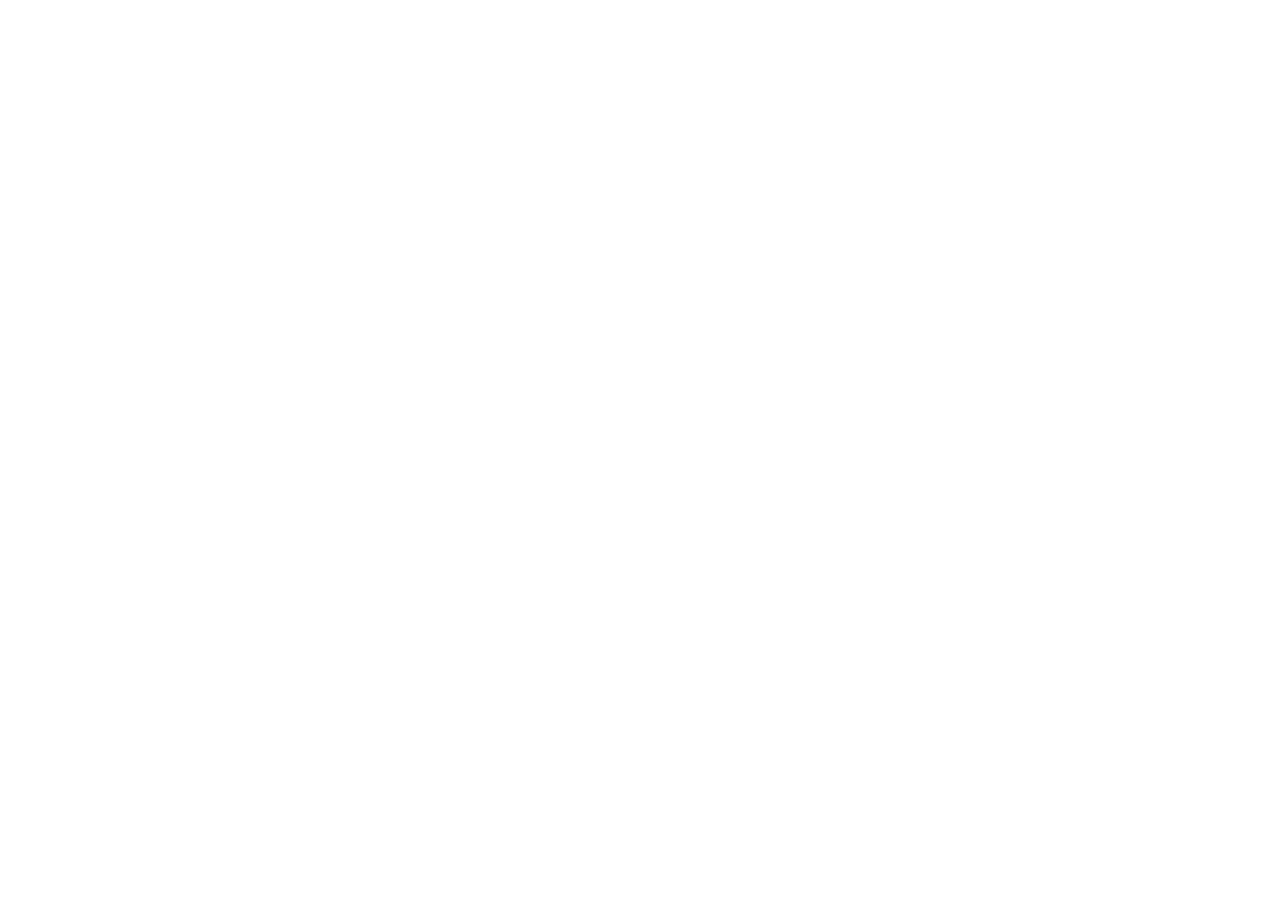
==== index.html @ 92b4ae6f "Index HTML" ====
<!DOCTYPE html>
<html lang="en-ca">
<head>
    <meta charset="UTF-8">
    <meta http-equiv="X-UA-Compatible" content="IE=edge">
    <meta name="viewport" content="width=device-width, initial-scale=1.0">
    <title>Lovehoney Canada</title>
</head>
<body>
    
</body>
</html>
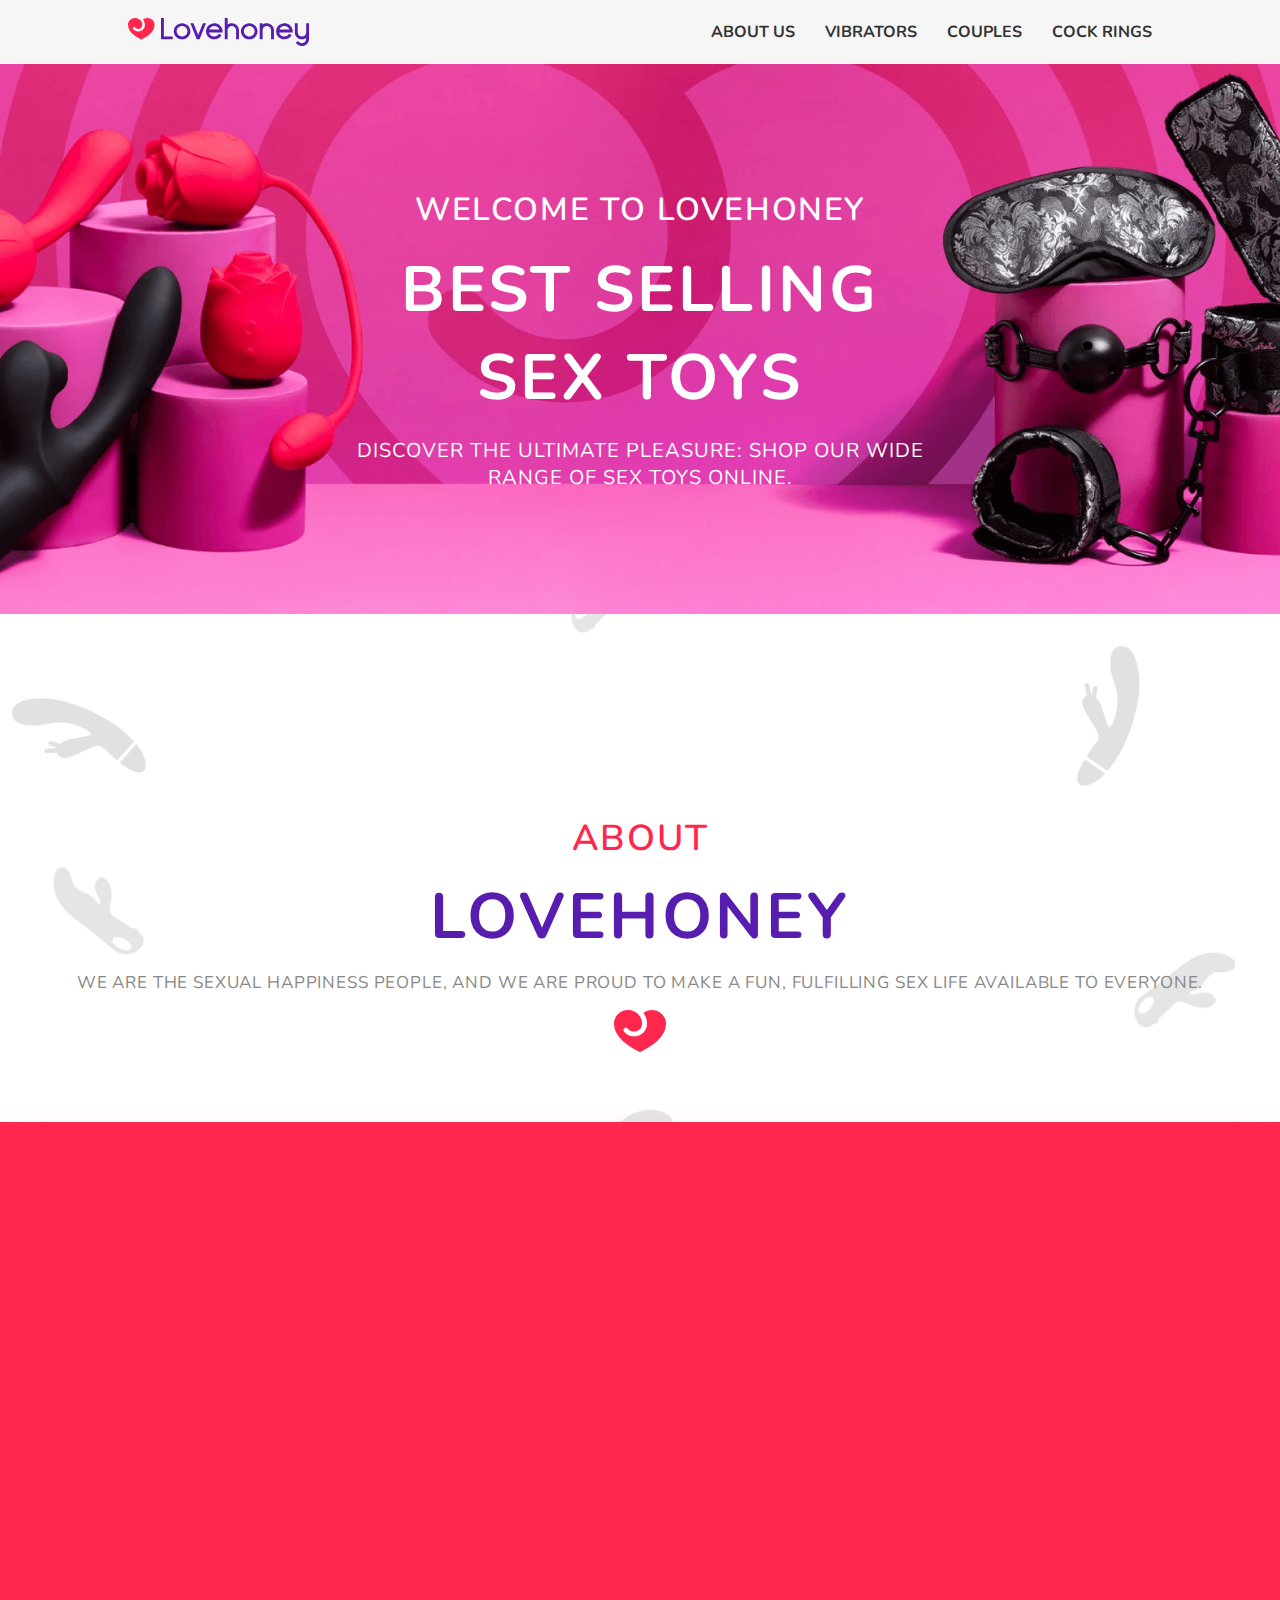
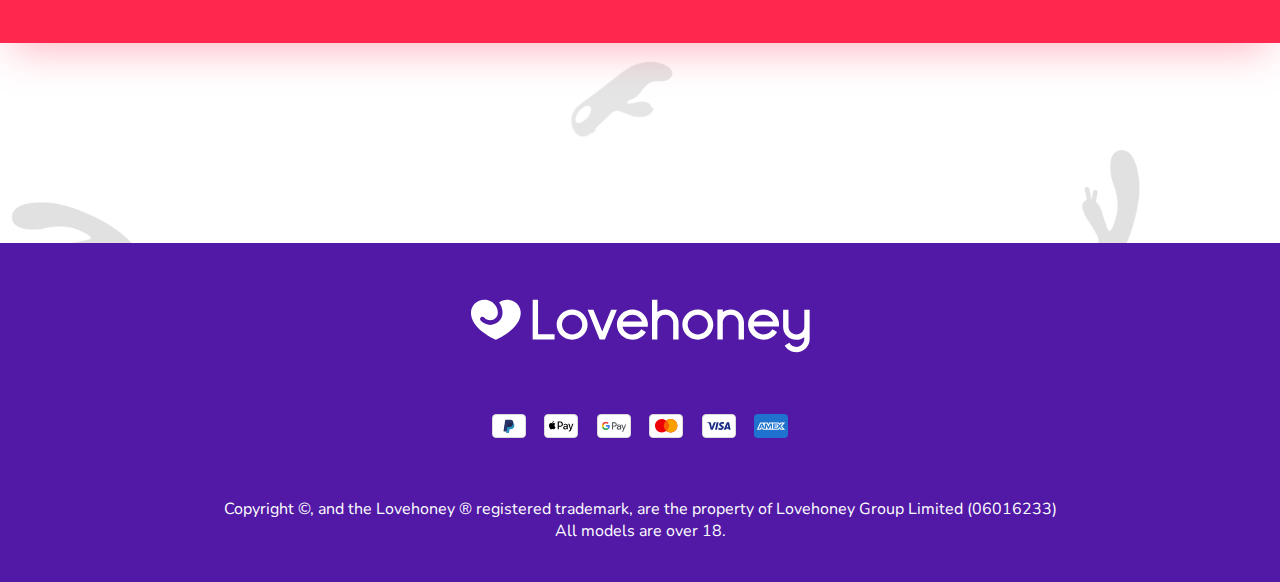
==== commit c7ec78ba: "Landing Home" ====
--- a/index.html
+++ b/index.html
@@ -5,8 +5,49 @@
     <meta http-equiv="X-UA-Compatible" content="IE=edge">
     <meta name="viewport" content="width=device-width, initial-scale=1.0">
     <title>Lovehoney Canada</title>
+    <link rel="stylesheet" href="css/styles.css">
 </head>
 <body>
-    
+    <header class="navigation">
+        <div class="container container_header">
+            <img src="img/logo-color.svg" alt="Lovehoney" title="Lovehoney">
+            <div class="navlinks">
+                <a class="navlinks_a" href="#">About Us</a>
+                <a class="navlinks_a" href="vibrators/">Vibrators</a>
+                <a class="navlinks_a" href="couples/">Couples</a>
+                <a class="navlinks_a" href="cock-rings/">Cock Rings</a>
+            </div>
+        </div>
+    </header>
+    <section class="hero">
+        <div class="container container_hero">
+            <p class="hero-pretitle">Welcome to Lovehoney</p>
+            <h1 class="hero-title">Best Selling<br>Sex Toys</h1>
+            <p class="hero-text">Discover the Ultimate Pleasure: Shop Our Wide Range of Sex Toys Online.</p>
+        </div>
+    </section>
+    <section class="about">
+        <div class="container container_about">
+            <p class="about-pretitle">About</p>
+            <h2 class="about-title">Lovehoney</h2>
+            <p class="about-txt">We are the sexual happiness people, and we are proud to make a fun, fulfilling sex life available to everyone.</p>
+            <img src="img/heart-icon-red.svg">
+        </div>
+    </section>
+    <section class="about-box"></section>
+    <footer>
+        <div class="container container_footer">
+            <img class="logo-footer" src="img/logo-white.svg" alt="Lovehoney" title="Lovehoney">
+            <div class="payment-options">
+                <img src="img/Paypal.svg" alt="Paypal">
+                <img src="img/Apple Pay.svg" alt="Apple Pay">
+                <img src="img/Google Pay.svg" alt="Google Pay">
+                <img src="img/Mastercard.svg" alt="Mastercard">
+                <img src="img/Visa.svg" alt="Visa">
+                <img src="img/Amex.svg" alt="American Express">
+            </div>
+            <p class="copyright">Copyright ©, and the Lovehoney ® registered trademark, are the property of Lovehoney Group Limited (06016233)<br>All models are over 18.</p>
+        </div>
+    </footer>
 </body>
 </html>--- a/css/styles.css
+++ b/css/styles.css
@@ -0,0 +1,150 @@
+@import url('https://fonts.googleapis.com/css2?family=Nunito:wght@400;600;700&display=swap');
+*{
+    margin: 0;
+    padding: 0;
+    box-sizing: border-box;
+    font-family: 'Nunito', sans-serif;
+}
+.container{
+    max-width: 1200px;
+}
+body{
+    position: relative;
+}
+body::before{
+    content: '';
+    display: block;
+    position: absolute;
+    left: 0;
+    top: 0;
+    width: 100%;
+    height: 100%;
+    opacity: 0.4;
+    background-image: url(../img/background-pattern.png);
+    background-size: contain;
+    background-position: center center;
+    z-index: -1;
+}
+/*Header*/
+.navigation{
+    background-color: #F6F6F6;
+    height: 64px;
+    display: flex;
+    align-items: center;
+    justify-content: center;
+}
+.container_header{
+    width: 80%;
+    display: flex;
+    justify-content: space-between;
+    align-items: center;
+}
+.navlinks{
+    display: flex;
+    gap: 30px;
+}
+.navlinks_a{
+    color: #333333;
+    text-transform: uppercase;
+    text-decoration: none;
+    font-size: 16px;
+    font-weight: 700;
+}
+/*Footer*/
+footer{
+    background-color: #5119A6;
+    display: flex;
+    justify-content: center;
+    padding: 40px;
+}
+.container_footer{
+    display: flex;
+    flex-direction: column;
+    justify-content: center;
+    align-items: center;
+    gap: 60px;
+}
+.logo-footer{
+    max-width: 340px;
+}
+.payment-options{
+    width: 40%;
+    display: flex;
+    justify-content: space-evenly;
+}
+.copyright{
+    color: #FFFFFF;
+    text-align: center;
+}
+/*Hero IMG*/
+.hero{
+    background-image: url('../img/landing\ background.png');
+    background-size: cover;
+    min-height: 550px;
+    background-repeat: no-repeat;
+    background-position: center center;
+    display: flex;
+    justify-content: center;
+    align-items: center;
+}
+.container_hero{
+    max-width: 647px;
+}
+.hero-pretitle, .hero-title, .hero-text{
+    letter-spacing: 0.05em;
+    text-transform: uppercase;
+    color: #fff;
+    text-align: center;
+}
+.hero-pretitle{
+    font-size: 32px;
+    font-weight: 600;
+    
+}
+.hero-title{
+    font-size: 64px;
+    font-weight: 700;
+    margin: 15px 0;
+}
+.hero-text{
+    font-size: 20px;
+}
+/*About*/
+.about{
+    padding: 200px 0 70px 0;
+}
+.about, .container_about{
+    display: flex;
+    justify-content: center;
+    align-items: center;
+}
+.container_about{
+    flex-direction: column;
+    justify-content: center;
+}
+.about-pretitle, .about-title, .about-txt{
+    text-transform: uppercase;
+    text-align: center;
+    letter-spacing: 0.05em;
+}
+.about-pretitle{
+    color: #FF274D;
+    font-size: 36px;
+    font-weight: 600;
+}
+.about-title{
+    color: #571DAE;
+    font-size: 64px;
+    margin: 10px 0;
+}
+.about-txt{
+    color: #888888;
+    font-size: 17px;
+    margin-bottom: 15px;
+}
+.about-box{
+    background-color: #FF274D;
+    box-shadow: 0px 18px 40px -12px rgba(255, 39, 77, 0.35);
+    height: 521px;
+    margin-bottom: 200px;
+}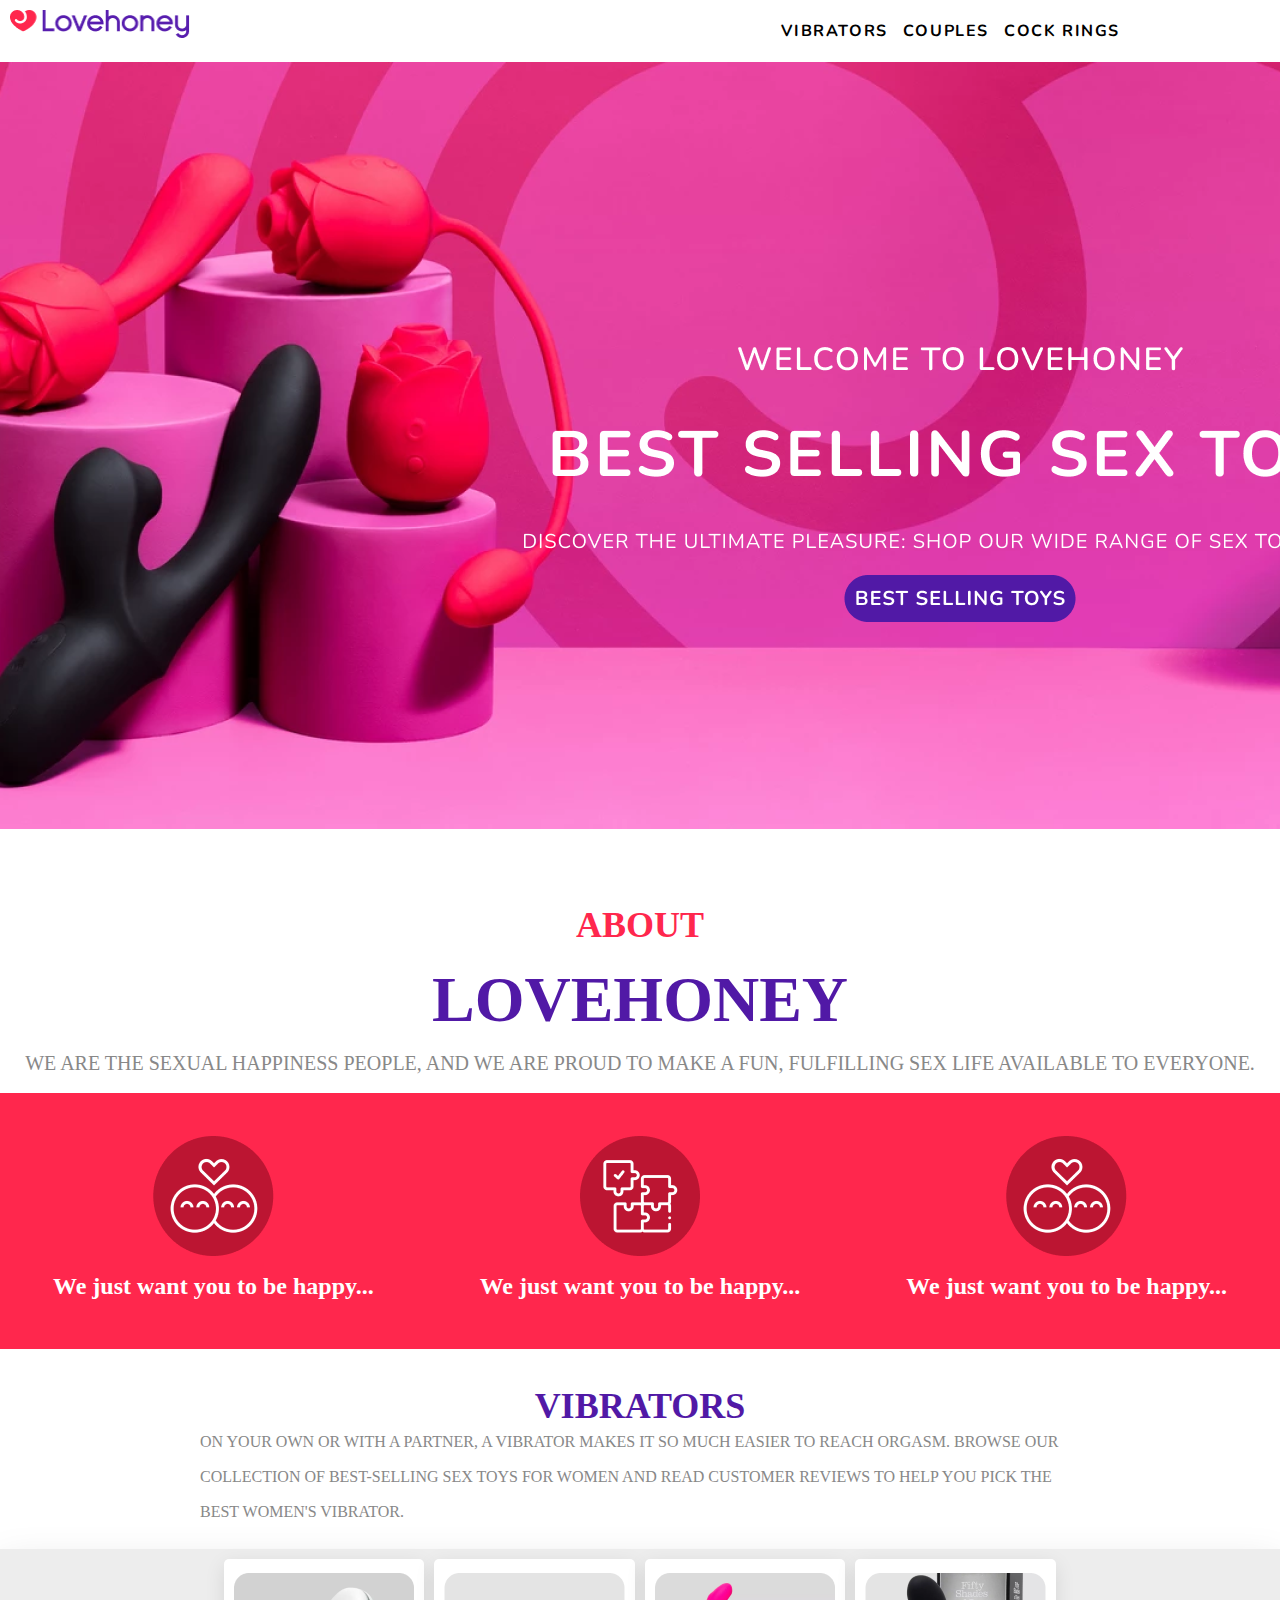
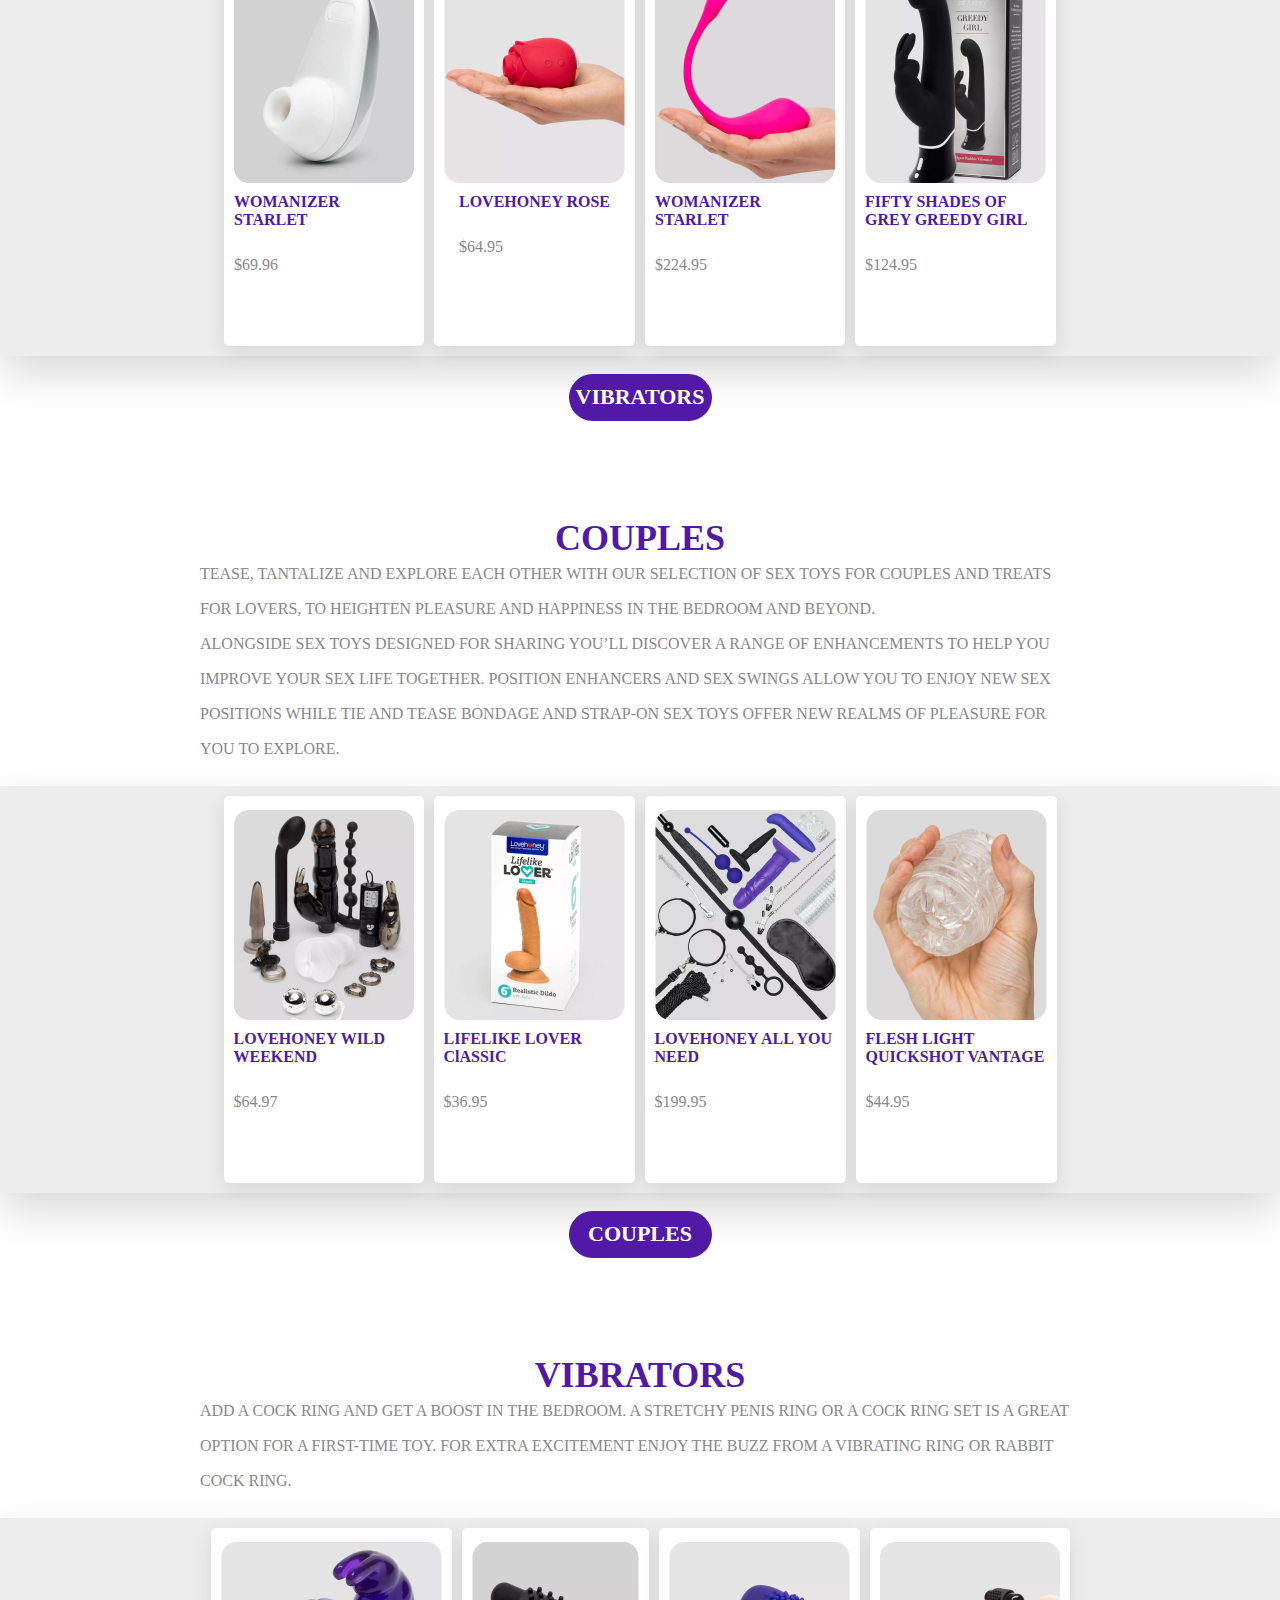
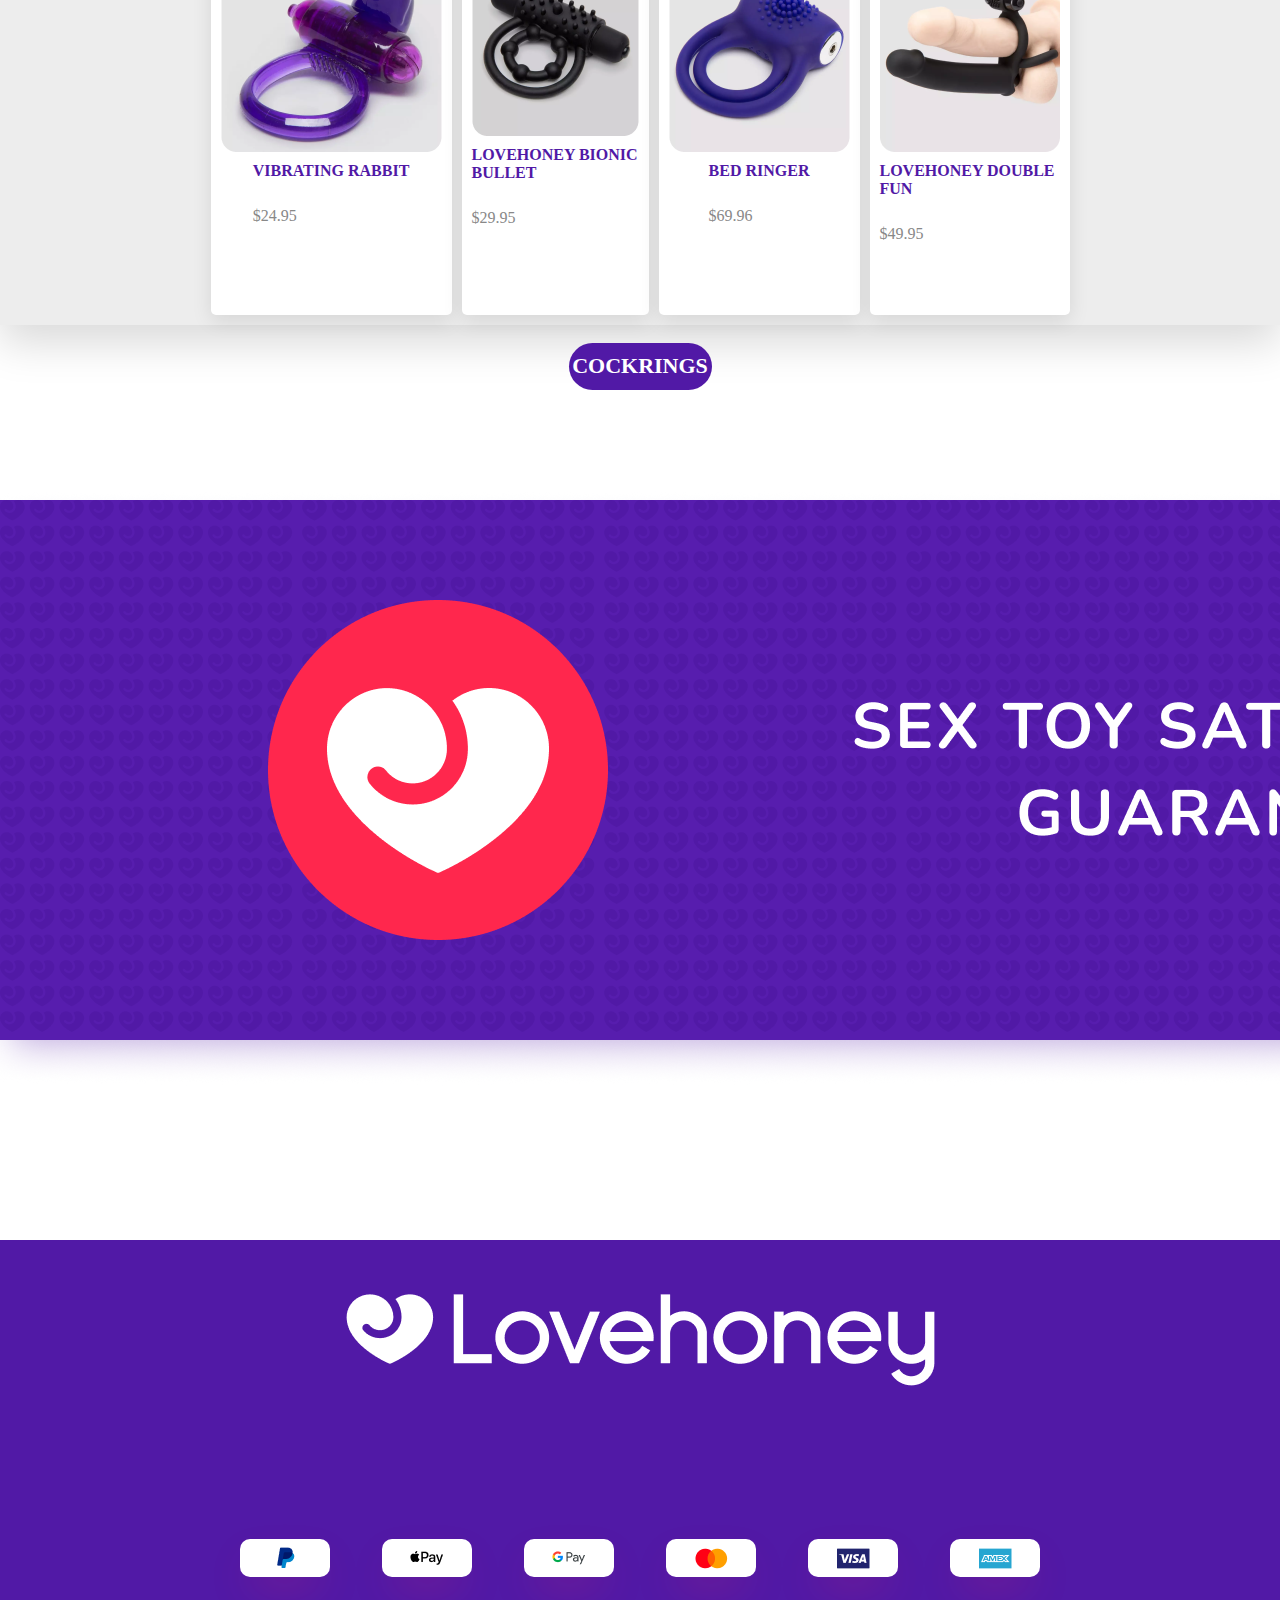
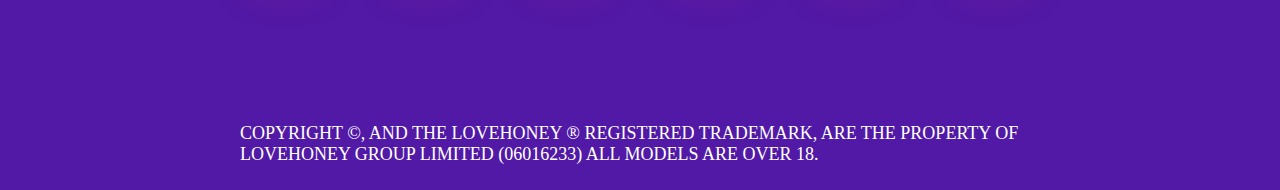
==== commit 7dc3cade: "Index" ====
--- a/index.html
+++ b/index.html
@@ -1,53 +1,224 @@
-<!DOCTYPE html>
-<html lang="en-ca">
-<head>
-    <meta charset="UTF-8">
-    <meta http-equiv="X-UA-Compatible" content="IE=edge">
-    <meta name="viewport" content="width=device-width, initial-scale=1.0">
-    <title>Lovehoney Canada</title>
-    <link rel="stylesheet" href="css/styles.css">
-</head>
-<body>
-    <header class="navigation">
-        <div class="container container_header">
-            <img src="img/logo-color.svg" alt="Lovehoney" title="Lovehoney">
-            <div class="navlinks">
-                <a class="navlinks_a" href="#">About Us</a>
-                <a class="navlinks_a" href="vibrators/">Vibrators</a>
-                <a class="navlinks_a" href="couples/">Couples</a>
-                <a class="navlinks_a" href="cock-rings/">Cock Rings</a>
-            </div>
-        </div>
-    </header>
-    <section class="hero">
-        <div class="container container_hero">
-            <p class="hero-pretitle">Welcome to Lovehoney</p>
-            <h1 class="hero-title">Best Selling<br>Sex Toys</h1>
-            <p class="hero-text">Discover the Ultimate Pleasure: Shop Our Wide Range of Sex Toys Online.</p>
-        </div>
-    </section>
-    <section class="about">
-        <div class="container container_about">
-            <p class="about-pretitle">About</p>
-            <h2 class="about-title">Lovehoney</h2>
-            <p class="about-txt">We are the sexual happiness people, and we are proud to make a fun, fulfilling sex life available to everyone.</p>
-            <img src="img/heart-icon-red.svg">
-        </div>
-    </section>
-    <section class="about-box"></section>
-    <footer>
-        <div class="container container_footer">
-            <img class="logo-footer" src="img/logo-white.svg" alt="Lovehoney" title="Lovehoney">
-            <div class="payment-options">
-                <img src="img/Paypal.svg" alt="Paypal">
-                <img src="img/Apple Pay.svg" alt="Apple Pay">
-                <img src="img/Google Pay.svg" alt="Google Pay">
-                <img src="img/Mastercard.svg" alt="Mastercard">
-                <img src="img/Visa.svg" alt="Visa">
-                <img src="img/Amex.svg" alt="American Express">
-            </div>
-            <p class="copyright">Copyright ©, and the Lovehoney ® registered trademark, are the property of Lovehoney Group Limited (06016233)<br>All models are over 18.</p>
-        </div>
-    </footer>
-</body>
+<!DOCTYPE html>
+<html lang="en">
+<head>
+    <meta charset="UTF-8">
+    <meta http-equiv="X-UA-Compatible" content="IE=edge">
+    <meta name="viewport" content="width=device-width, initial-scale=1.0">
+    <link rel="stylesheet" href="Estilos.css" />
+    <link rel="preconnect" href="https://fonts.googleapis.com">
+    <link rel="preconnect" href="https://fonts.gstatic.com" crossorigin>
+    <link href="https://fonts.googleapis.com/css2?family=Nunito&display=swap" rel="stylesheet">
+    <title>LoveHoney</title>
+</head>
+<body>
+    <header>
+        <section>
+            <div class="barra_nav">
+                <a href="Principal.html">
+                    <img class="Logo" src="Imagenes/Lovehoney.png" alt="Logo">
+                </a>
+                    <div class="menu">
+                        <a href="Vibradores.html">VIBRATORS</a>
+                        <a href="Couples.html">COUPLES</a>
+                        <a href="Cockrings.html">COCK RINGS</a>
+                    </div>
+            </div>
+        </section>
+    </header>
+    <section>
+        <div class="Contenido-Principal">
+            <img class="imghero" src="Imagenes/Landing - IMG.png" alt="">
+            <div class="About">
+                <div class="About-txt">
+                    <h3>ABOUT</h3>
+                    <h1>LOVEHONEY</h1>
+                    <p>We are the sexual happiness people, and we are proud to make a fun, fulfilling sex life available to everyone.</p>
+                </div>
+                <div class="C-about">
+                    <div class="About-imgtxt"><img class="About-img" src="Imagenes/Icon-Happy.png" alt="">We just want you to be happy...</div>
+                    <div class="About-imgtxt"><img src="Imagenes/Icon.png" alt="">We just want you to be happy...</div> 
+                    <div class="About-imgtxt"><img src="Imagenes/Icon-Happy.png" alt="">We just want you to be happy...</div>
+                </div>
+            </div>
+            <div class="C-Vibrators">
+                <div class="Vibrators-txt">
+                    <h2>VIBRATORS</h2>
+                    <p>On your own or with a partner, a vibrator makes it so much easier to reach orgasm. Browse our collection of best-selling sex toys for women and read customer reviews to help you pick the best women's vibrator. </p>
+                </div>
+                <div class="P-Vibrators">
+                    <div class="Producto">
+                        <img src="Imagenes/Womanizer Starlet-B.png" alt="Vibrator">
+                        <div class="productotxt">
+                            <h5>WOMANIZER STARLET</h5> 
+                            <p>$69.96</p>
+                        </div>
+                    </div>
+                    <div class="Producto">
+                        <img src="Imagenes/Lovehoney Rose.png" alt="Vibrator">
+                        <div class="productotxt">
+                            <h5>LOVEHONEY ROSE</h5> 
+                            <p>$64.95</p>
+                        </div>
+                    </div>
+                    <div class="Producto">
+                        <img src="Imagenes/Womanizer Starlet-R.png" alt="Vibrator">
+                        <div class="productotxt">
+                            <h5>WOMANIZER STARLET</h5> 
+                            <p>$224.95</p>
+                        </div>
+                    </div>
+                    <div class="Producto">
+                        <img src="Imagenes/Fifty Shades of Grey Greedy Girl.png" alt="Vibrator">
+                        <div class="productotxt"> 
+                            <h5>FIFTY SHADES OF GREY GREEDY GIRL </h5> 
+                            <p>$124.95</p>
+                        </div>
+                    </div>
+                </div>
+                <div class="D-Boton">
+                    <div class="Boton">
+                        <a href="Vibradores.html">
+                            <p>VIBRATORS</p>
+                        </a>
+                    </div>
+                </div>
+            </div>
+            <div class="C-Couples">
+                <div class="Vibrators-txt">
+                    <h2>COUPLES</h2>
+                    <p>Tease, tantalize and explore each other with our selection of sex toys for couples and treats for lovers, to heighten pleasure and happiness in the bedroom and beyond. </p>
+                    <p>Alongside sex toys designed for sharing you’ll discover a range of enhancements to help you improve your sex life together. Position enhancers and sex swings allow you to enjoy new sex positions while tie and tease bondage and strap-on sex toys offer new realms of pleasure for you to explore.</p>   
+                </div>
+                <div class="P-Couples">
+                    <div class="Producto">
+                        <img src="Imagenes/Couple1.png" alt="Vibrator">
+                        <div class="productotxt"> 
+                            <h5>LOVEHONEY WILD WEEKEND</h5> 
+                            <p>$64.97</p>
+                        </div>
+                    </div>
+                    <div class="Producto">
+                        <img src="Imagenes/Couple2.png" alt="Vibrator">
+                        <div class="productotxt"> 
+                            <h5>LIFELIKE LOVER ClASSIC</h5> 
+                            <p>$36.95</p>
+                        </div>
+                    </div>
+                    <div class="Producto">
+                        <img src="Imagenes/Couple3.png" alt="Vibrator">
+                        <div class="productotxt"> 
+                            <h5>LOVEHONEY ALL YOU NEED</h5> 
+                            <p>$199.95</p>
+                        </div>
+                    </div>
+                    <div class="Producto">
+                        <img src="Imagenes/Couple4.png" alt="Vibrator">
+                        <div class="productotxt"> 
+                            <h5>FLESH LIGHT QUICKSHOT VANTAGE</h5> 
+                            <p>$44.95</p>
+                        </div>
+                    </div>
+                </div>
+                <div class="D-Boton">
+                    <div class="Boton">
+                        <a href="Couples.html">
+                            <p>COUPLES</p>
+                        </a>
+                    </div>
+                </div>
+            </div>
+            <div class="C-Cockrings">
+                <div class="Vibrators-txt">
+                    <h2>VIBRATORS</h2>
+                    <p>Add a cock ring and get a boost in the bedroom. A stretchy penis ring or a cock ring set is a great option for a first-time toy. For extra excitement enjoy the buzz from a vibrating ring or rabbit cock ring. </p>
+                </div>
+                <div class="P-Cockring">
+                    <div class="Producto">
+                        <img src="Imagenes/Cring1.png" alt="Vibrator">
+                        <div class="productotxt"> 
+                            <h5>VIBRATING RABBIT</h5> 
+                            <p>$24.95</p>
+                        </div>
+                    </div>
+                    <div class="Producto">
+                        <img src="Imagenes/Cring2.png" alt="Vibrator">
+                        <div class="productotxt"> 
+                            <h5>LOVEHONEY BIONIC BULLET</h5> 
+                            <p>$29.95</p>
+                        </div>
+                    </div>
+                    <div class="Producto">
+                        <img src="Imagenes/Cring3.png" alt="Vibrator">
+                        <div class="productotxt"> 
+                            <h5>BED RINGER</h5> 
+                            <p>$69.96</p>
+                        </div>
+                    </div>
+                    <div class="Producto">
+                        <img src="Imagenes/Cring4.png" alt="Vibrator">
+                        <div class="productotxt"> 
+                            <h5>LOVEHONEY DOUBLE FUN</h5> 
+                            <p>$49.95</p>
+                        </div>
+                    </div>
+                </div>
+                <div class="D-Boton">
+                    <div class="Boton">
+                        <a href="Cockrings.html">
+                            <p>COCKRINGS</p>
+                        </a>
+                    </div>
+                </div>
+            </div>
+            <div class="Banner">
+                <img class="banner" src="Imagenes/Banner.png" alt="">
+            </div>
+        </div>
+    </section>
+    <footer>
+        <div class="Footer">
+            <div class="C-Footer">
+                <div class="Logo-Footer">
+                    <img src="Imagenes/Logo-Purple.png" alt="LogoFooter">
+                </div>
+                <div class="Pago">
+                    <a href="">
+                    <div class="Pago-Boton">
+                            <img src="Imagenes/Paypal.png" alt="">
+                        </div>
+                    </a>
+                    <a href="">
+                    <div class="Pago-Boton">
+                            <img src="Imagenes/Apple pay.png" alt="">
+                        </div>
+                    </a>
+                    <a href="">
+                    <div class="Pago-Boton">
+                            <img src="Imagenes/GooglePay.png" alt="">
+                        </div>
+                    </a>
+                    <a href="">
+                    <div class="Pago-Boton">
+                            <img src="Imagenes/Mastercard.png" alt="">
+                        </div>
+                    </a>
+                    <a href="">
+                    <div class="Pago-Boton">
+                            <img src="Imagenes/Visa.png" alt="">
+                        </div>
+                    </a>
+                    <a href="">
+                    <div class="Pago-Boton">
+                            <img src="Imagenes/Amex.png" alt="">
+                        </div>
+                    </a>
+                </div>
+                <div class="Footer-txt">
+                    <p>Copyright ©, and the Lovehoney ® registered trademark, are the property of Lovehoney Group Limited (06016233)
+                        All models are over 18.</p>
+                </div>
+            </div>
+        </div>
+      </footer>
+</body>
 </html>--- a/Estilos.css
+++ b/Estilos.css
@@ -0,0 +1,756 @@
+*{
+    margin: 0;
+    padding: 0;
+    box-sizing: border-box;
+}  
+
+.Logo{
+    width: 180px;
+    height: 28px;
+
+}
+
+.barra_nav{
+    display: flex;
+    justify-content: space-between;
+    padding: 10px;
+}
+
+.Contenido-Principal{
+    height: auto;
+}
+
+header a{
+    text-decoration: none;
+    color: black;
+}
+
+header a:hover{
+    color: #5119A6;
+}
+
+.menu{
+    font-family: Nunito;
+    font-style: normal;
+    font-weight: 700;
+    font-size: 16px;
+    line-height: 22px;
+    display: flex;
+    align-items: center;
+    text-align: center;
+    padding: 10px 150px 10px 10px;
+    gap: 15px;
+    color: rgb(54, 54, 54);
+    letter-spacing: 0.10em;
+
+}
+
+.About{
+    padding-top: 65px;
+    line-height: 40px;
+    padding-bottom: 40px;
+}
+
+.About-txt{
+    color: #888888;
+    font-size: 20px;
+    font-weight: 400;
+    display: flex;
+    flex-direction: column;
+    justify-content: center;
+    align-items: center;
+    padding-bottom: 15px;
+    text-transform: uppercase;
+    line-height: 1.5;
+}
+.About-txt h1{
+    color: #5119A6;
+    font-weight: 700;
+    font-size: 64px;
+}
+.About-txt h3{
+    color: #FF274D;
+    font-size: 36px;
+    font-weight: 600;
+}
+
+.C-about{
+    background-color: #FF274D;
+    display: flex;
+    justify-content: center;
+    justify-content: space-between;
+}
+
+.About-imgtxt{
+    display: flex;
+    flex-direction: column;
+    justify-content: center;
+    align-items: center;
+    gap: 10px;
+    width: 3200px;
+    height: 256px;
+    color: white;
+    font-size: 24px;
+    font-weight: 700;
+}
+
+.C-Vibrators,.C-Couples,.C-Cockrings{
+    padding-bottom: 100px;
+}
+
+.Vibrators-txt{
+    color: #888888;
+    font-size: 16px;
+    font-weight: 400;
+    display: flex;
+    flex-direction: column;
+    justify-content: center;
+    align-items: center;
+    line-height: 35px;
+    margin-bottom: 20px;
+    padding-left: 200px;
+    padding-right: 200px;
+    text-transform: uppercase;
+}
+
+.Vibrators-txt h2{
+    color: #5119A6;
+    font-weight: 700;
+    font-size: 36px;
+}
+
+
+.P-Vibrators,.P-Couples,.P-Cockring{
+    display: flex;
+    flex-direction: row;
+    justify-content: center;
+    align-items: center;
+    padding: 10px 450px;
+    gap: 10px;
+    height: 407px;
+    background: #EDEDED;
+    box-shadow: 0px 18px 40px rgba(0, 0, 0, 0.15);
+}
+
+.Producto{
+    display: flex;
+    flex-direction: column;
+    align-items: center;
+    padding: 14px 10px;
+    gap: 10px;
+    width: 294px;
+    height: 387px;
+    background: #FFFFFF;
+    box-shadow: 0px 6px 20px rgba(0, 0, 0, 0.1);
+    border-radius: 5px;
+}
+.productotxt p{
+    color:#888888;
+    line-height: 4.5;
+}
+
+.productotxt h5{
+    color: #5119A6;
+    font-size: 16px;
+    font-weight: 600;
+}
+
+.D-Boton{
+    padding-top: 18px;
+    display: flex;
+    justify-content: center;
+}
+
+.Boton{
+    display: flex;
+    justify-items: center;
+    justify-content: center;
+    padding: 10px;
+    width: 143px;
+    height: 47px;
+    background: #5119A6;
+    border-radius: 25px;
+    color: #FFFFFF;
+    font-size: 22px;
+    font-weight: 700;
+}
+
+.Boton a{
+    text-decoration: none;
+    color: white;
+}
+
+.Boton :hover{
+    color: red;  
+}
+
+.Banner{
+    padding-bottom: 150px;
+}
+
+.Encabezado{
+    height: 50px;
+    background-color: #FF274D;
+    color: white;
+    margin-top: 20px;
+    margin-bottom: 50px;
+    display: flex;
+    justify-content: center;
+    align-items: center;
+}
+
+.Encabezadotxt{
+    display: flex;
+    align-items: center;
+    justify-content: center;
+    flex-direction: column;
+    line-height: 2.5;
+    margin-bottom: 80px;
+    text-transform: uppercase;
+    padding-right: 150px;
+    padding-left: 150px;
+}
+
+.Encabezadotxt h3{
+    color: #5119A6;
+}
+
+.Encabezadoinfo{
+    width: 850px;
+}
+
+.producto{
+    display: flex;
+    flex-direction: row;
+    justify-content: space-between;
+    align-items: center;
+    padding: 10px 0px;
+    gap: 10px;
+    height: 575px;
+    background: #EDEDED;
+    box-shadow: 0px 18px 40px rgba(24, 0, 60, 0.25);
+    margin-bottom: 90px;
+}
+
+.infoproducto{
+    display: flex;
+    flex-direction: column;
+    justify-content: center;
+    align-items: center;
+    width: 375px;
+    height: 555px;
+    background: #FF274D;
+    color: white;
+    line-height: 3;
+    border-radius: 25px;
+    text-transform: uppercase;
+}
+
+.infoproductotxt{
+    width: 200px;
+    font-size: 16px;
+    font-weight: 400;
+}
+
+.infoproductotxt h4{
+    font-size: 28px;
+    width: 200px;
+    font-weight: 600;
+}
+
+.precio{
+    display: flex;
+    align-items: center;
+    justify-content: center;
+    width: 147px;
+    height: 50px;
+    font-size: 28px;
+    font-weight: 600;
+    background: #FFFFFF;
+    color: #5119A6;
+    border-radius: 25px;
+}
+
+.productoboton{
+    display: flex;
+    align-items: center;
+    justify-content: center ;
+    padding: 10px;
+    width: 118px;
+    height: 42px;
+    background: #5119A6;
+    border-radius: 25px;
+    margin-top: 10px;
+}
+
+.productoboton a{
+    text-decoration: none;
+    color: white;
+}
+
+.productoboton a:hover{
+    color: red;
+}
+
+.imgproducto{
+    display: flex;
+    width: 510px;
+    justify-content: space-between;
+    flex-direction: row;
+}
+
+.img-contenedor{
+    height: 500px;
+    width: 400px;
+    border-radius: 5%;
+    box-shadow: 0 5px 5px rgb(1,23,46,0.6);
+    object-fit: cover;
+}
+
+.imgprincipal{
+    height: 500px;
+    width: 400px;
+    border-radius: 5%;
+}
+
+.contenedorseleccion{
+    display: flex;
+    flex-direction: column;
+    height: 512px;
+    justify-content: space-evenly;
+    gap: 10px;
+}
+
+.seleccion {
+    width: 100px;
+    border-radius: 5%;
+    cursor: pointer;
+    object-fit: cover;
+    opacity: .7;
+}
+
+.seleccion:hover{
+    opacity: 1;
+}
+
+.activo{
+    width: 100px;
+    opacity: 1 !important;
+    border-radius: 15%;
+    box-shadow: 0 5px 5px rgb(1,23,46,0.6);
+}
+
+.caracteristicas{
+    height: 555px;
+    width: 550px;
+    display: flex;
+    flex-direction: column;
+    justify-content: space-around;
+}
+
+.caracteristicas h4{
+    font-size: 30px;
+    font-weight: 600;
+    color: #262626;
+}
+
+.caracteristicastxt{
+    width: 500px;
+    display: flex;
+    justify-content: space-between;
+    text-transform: uppercase;
+}
+
+.ctxt{
+    width: 400px;
+    color: #5A5A5A;
+    font-size: 14px;
+    font-weight: 400;
+}
+
+.ctxt h5{
+    font-size: 16px;
+    font-weight: 600;
+    color: #262626;
+}
+
+.descripcion{
+    display: flex;
+    flex-direction: column;
+    justify-content: center;
+    padding: 10px 150px;
+    border-width: 2px 0px;
+    border-style: solid;
+    border-color: #CECECE;
+    box-shadow: 0px 18px 40px rgba(0, 0, 0, 0.1);
+    border-radius: 15px;
+    margin-bottom: 90px;
+    padding-top: 70px;
+    padding-bottom: 70px;
+}
+
+.descripcion h4{
+    color: #2b2b2b;
+    font-size: 30px;
+}
+
+.descripciontxt{
+    font-weight: 400;
+    font-size: 16px;
+    text-transform: uppercase;
+    color: #5A5A5A;
+    padding-top: 40px;
+}
+
+.descripciontxt h4{
+    font-size: 16px;
+}
+
+.especificaciones{
+    height: 492px;
+    background: #FFFFFF;
+    border: 1px solid rgba(0, 0, 0, 0.38);
+    box-shadow: 0px 18px 40px rgba(0, 0, 0, 0.1);
+    border-radius: 15px 0px 0px 15px;
+    margin-bottom: 90px;
+}
+
+.especititulo{
+    display: flex;
+    padding-left: 127px;
+    padding-top: 50px;
+    align-items: center;
+    justify-content: flex-start;
+}
+
+.especititulo h4{
+    color: #2b2b2b;
+    font-size: 30px;
+    font-weight: 600;
+}
+
+.especi{
+    display: flex;
+    align-items: center;
+    justify-content: space-evenly;
+    padding-top: 40px;
+}
+
+.especificacionestxt{
+    text-transform: uppercase;
+    line-height: 2;
+    color: #5A5A5A;
+    width: 300px;
+    height: 300px;
+}
+
+.rating{
+    display: flex;
+    justify-content: center;
+    align-items: center;
+    height: 708px;
+    background: #EDEDED;
+    box-shadow: 0px 18px 40px rgba(81, 25, 166, 0.15);
+    border-radius: 0px 15px 15px 0px;
+    margin-bottom: 90px;
+}
+
+.ratingbox{
+    background-color: #FFFFFF;
+    width: 914px;
+    height: 608px;
+    border-radius: 15px 15px 0px 0px;
+    filter: drop-shadow(0px 18px 40px rgba(0, 0, 0, 0.25));
+    
+}
+
+.ratingtitulo{
+    color: #FFFFFF;
+    display: flex;
+    flex-direction: row;
+    align-items: flex-start;
+    padding: 10px 75px;
+    gap: 10px;
+    width: 914px;
+    height: 53px;
+    background: #5119A6;
+    border-radius: 15px 15px 0px 0px;
+}
+
+.calificacion{
+    display: flex;
+    justify-content: space-evenly;
+}
+
+.calificaciontxt{
+    color: #4b4b4b;
+    font-size: 14px;
+    font-weight: 400;
+    display: flex;
+    align-items: center;
+    justify-content: center;
+    flex-direction: column;
+    line-height: 2.8;
+    text-transform: uppercase;
+}
+
+.calificaciontxt h4{
+    color: #333;
+    font-size: 30px;
+    font-weight: 600;
+}
+
+.calitxt{
+    display: flex;
+    flex-direction: column;
+    justify-content: space-between;
+    align-items: center;
+}
+
+.estrellas{
+    display: flex;
+    justify-content: space-between;
+    width: 160px;
+    align-items: center;
+}
+
+.lineah{
+    border-left: 1px solid #464646;
+    height: 400px;
+    margin-top: 70px;
+}
+
+.puntaje{
+    display: flex;
+    flex-direction: column;
+    align-items: center;
+    justify-content: space-evenly;
+    text-transform: uppercase;
+}
+
+.puntajetxt{
+    display: flex;
+    align-items: center;
+    justify-content: flex-end;
+    width: 320px;
+}
+
+.circulos{
+    display: flex;
+    justify-content: space-around;
+    width: 150px;
+}
+
+.Faqs{
+    background-color: #5A5A5A;
+    height: 673px;
+    display: flex;
+    flex-direction: column;
+    justify-content: center;
+    align-items: center;    
+}
+
+.Faqscontenedor{
+    display: flex;
+    flex-direction: column;
+    align-items: center;
+    width: 1396px;
+    height: 400px;
+    background: #EDEDED;
+    border-radius: 25px;
+}
+
+.Faqstitulo{    
+    display: flex;
+    flex-direction: column;
+    justify-content: center;
+    padding: 40px 80px;
+    width: 1396px;
+    height: 178px;
+    color: white;
+    background: #863BF6;
+    border-radius: 15px 15px 0px 0px;
+
+}
+
+.Faqsttltxt{
+    display: flex;
+    flex-direction: column;
+    align-items: center;
+    text-transform: uppercase;
+}
+
+.Faqsttltxt h4{
+    font-weight: 700;
+    font-size: 32px;
+}
+
+.Faqsbottom{
+    display: flex;
+    justify-content: space-around;
+    width: 1070px;
+    padding-top: 20px;
+    padding-bottom: 20px;
+    text-transform: uppercase;
+}
+
+.Faqsizquierdo{
+    display: flex;
+    justify-content: center;
+    align-items: center;
+}
+
+.Faqsizquierdo h4{
+    color: #404040;
+    font-size: 32px;
+}
+
+.Faqsderecho{
+    display: flex;
+    justify-content: space-around;
+    align-items: center;
+    height: 200px;
+    flex-direction: column;
+}
+
+.preguntastxt{
+    color: white;
+    display: flex;
+    justify-content: space-between;
+    width: 500px;
+}
+
+.preguntasd{
+    background: #863BF6;
+    border-radius: 15px 15px 0px 0px;
+    display: flex;
+    align-items: center;
+    padding: 10px;
+}
+
+.faqsboton{
+    background-color: #FF274D;
+    color: white;
+    width: 30px;
+    height: 30px;
+    border-radius: 100%;
+    display: flex;
+    align-items: center;
+    justify-content: center;
+}
+
+.Footer{
+    background-color: #5119A6;
+    padding: 25px;
+}
+
+.C-Footer{
+    display: flex;
+    justify-content: space-between;
+    height: 500px;
+    align-items: center;
+    flex-direction: column;
+}
+
+.Pago{
+    display: flex;
+    flex-direction: row;
+    width: 800px;
+    justify-content: space-between;
+}
+
+.Pago-Boton{
+    width: 90px;
+    height: 38.14px;
+    left: 35px;
+    top: 35px;
+    background: #FFFFFF;
+    box-shadow: 0px 18px 40px -12px rgba(255, 39, 77, 0.35);
+    border-radius: 10px;
+    display: flex;
+    align-items: center;
+    justify-content: center;
+}
+
+.Footer-txt{
+    width: 800px;
+    height: auto;
+    color: white;
+    font-size: 18px;
+    text-transform: uppercase;
+}
+
+@media only screen and (min-width: 800px) and (max-width: 1070px){
+    .imghero{
+        width: 1070px;
+    }
+
+    .Contenido-Principal, .producto,.banner,.Faqs,.Faqscontenedor,.Faqstitulo{
+        width: 1070px;
+    }
+    
+    .infoproducto{
+        width: 220px;
+    }
+
+    .infoproductotxt h4{
+        width: 210px;
+    }
+
+    .caracteristicastxt{
+        width: 310px;
+    }
+
+    .ctxt{
+        font-size: 12px;
+        width: 245px;
+    }
+    
+    .caracteristicas h4{
+        font-size: 20px;
+    }
+
+    .imgcaracteristicas{
+        width: 50px;
+        height: 50px;
+    }
+
+    .especi{
+        padding-left: 30px;
+    }
+ 
+}
+
+@media only screen and (max-width: 799px){
+    .imghero{
+        width: 799px;
+    }
+
+    .Contenido-Principal,.banner,.Encabezadoinfo,.ratingbox,.ratingtitulo,.Faqs,.Faqscontenedor,.Faqsbottom,.Faqstitulo{
+        width: 799px;
+    }
+
+    .producto{
+        display: flex;
+        flex-direction: column;
+        height: 1900px;
+        justify-content: space-evenly;
+    }
+
+    .infoproducto{
+        width: 799px;
+    }
+
+    .especi{
+        padding-left: 20px;
+        font-size: 14px;
+    }
+
+    .especificacionestxt{
+        width: 195px;
+    }
+
+    .Pago{
+        width: 650px;
+    }
+}
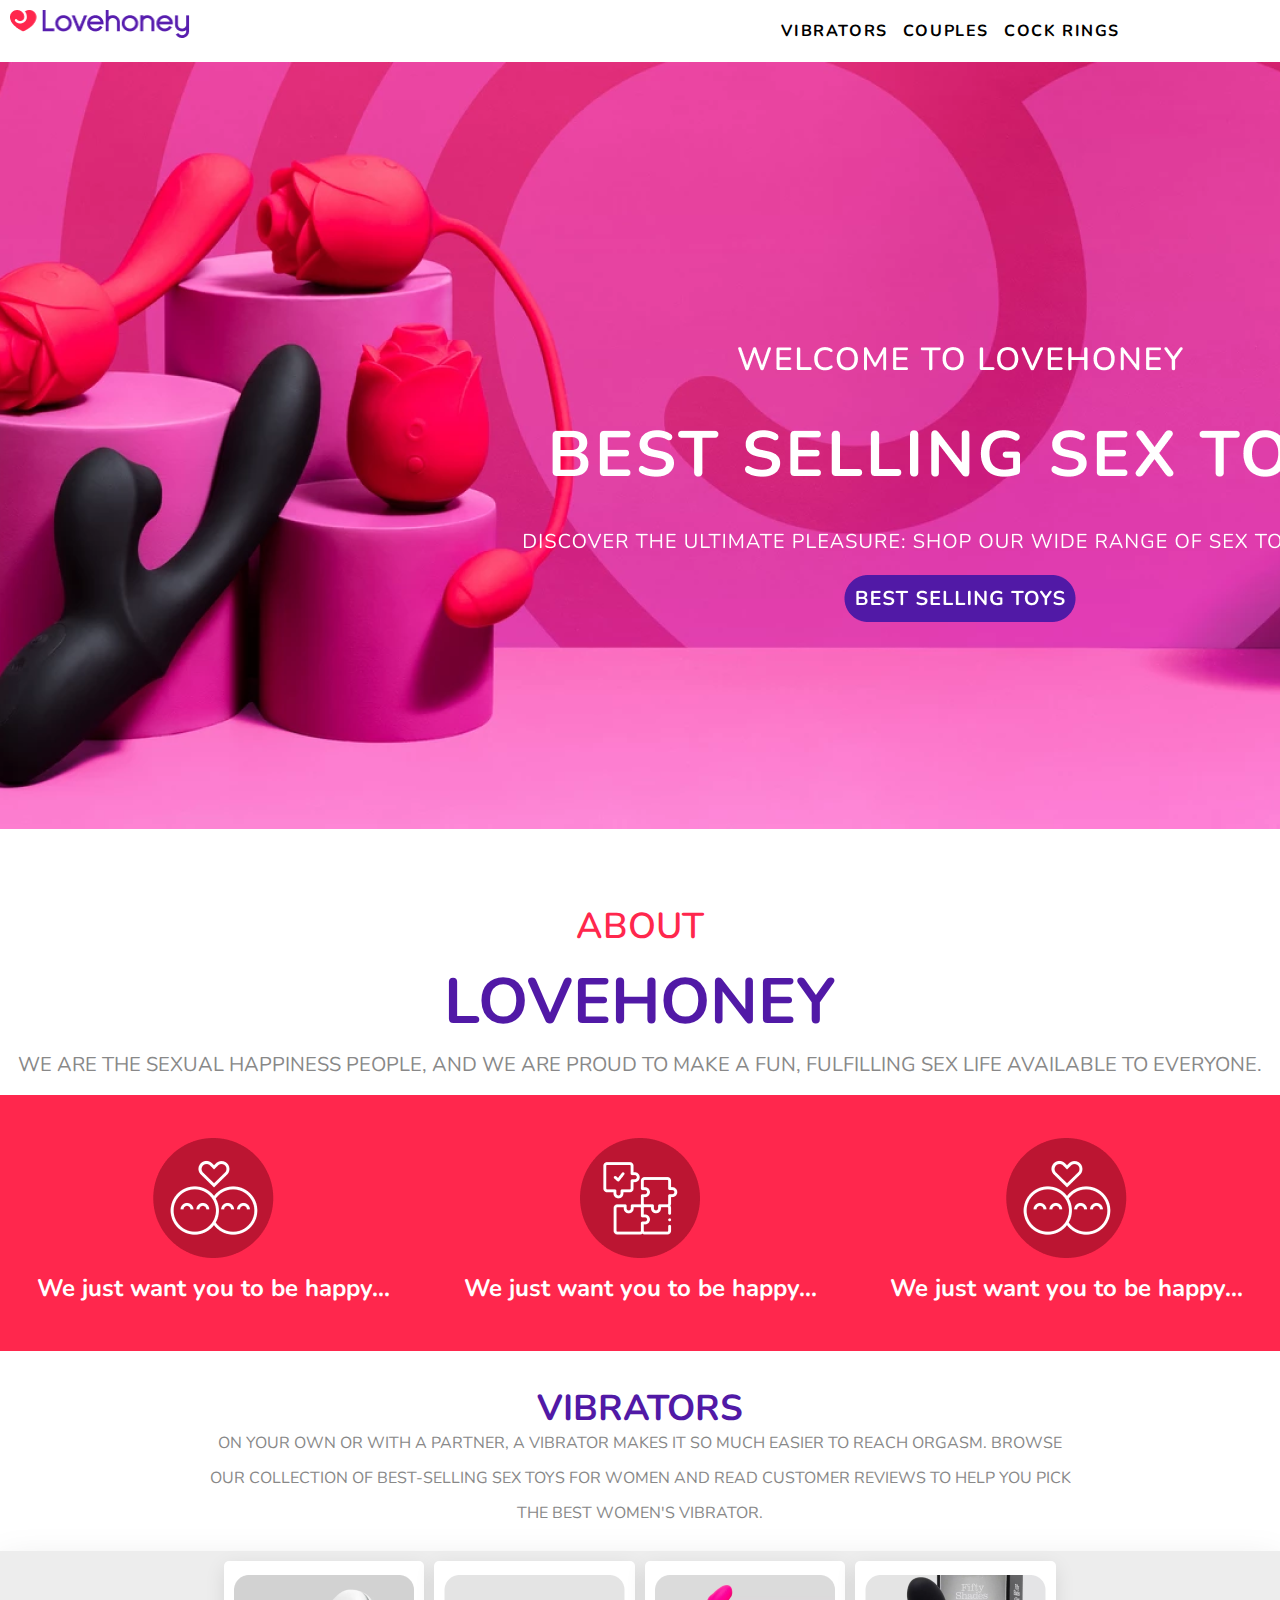
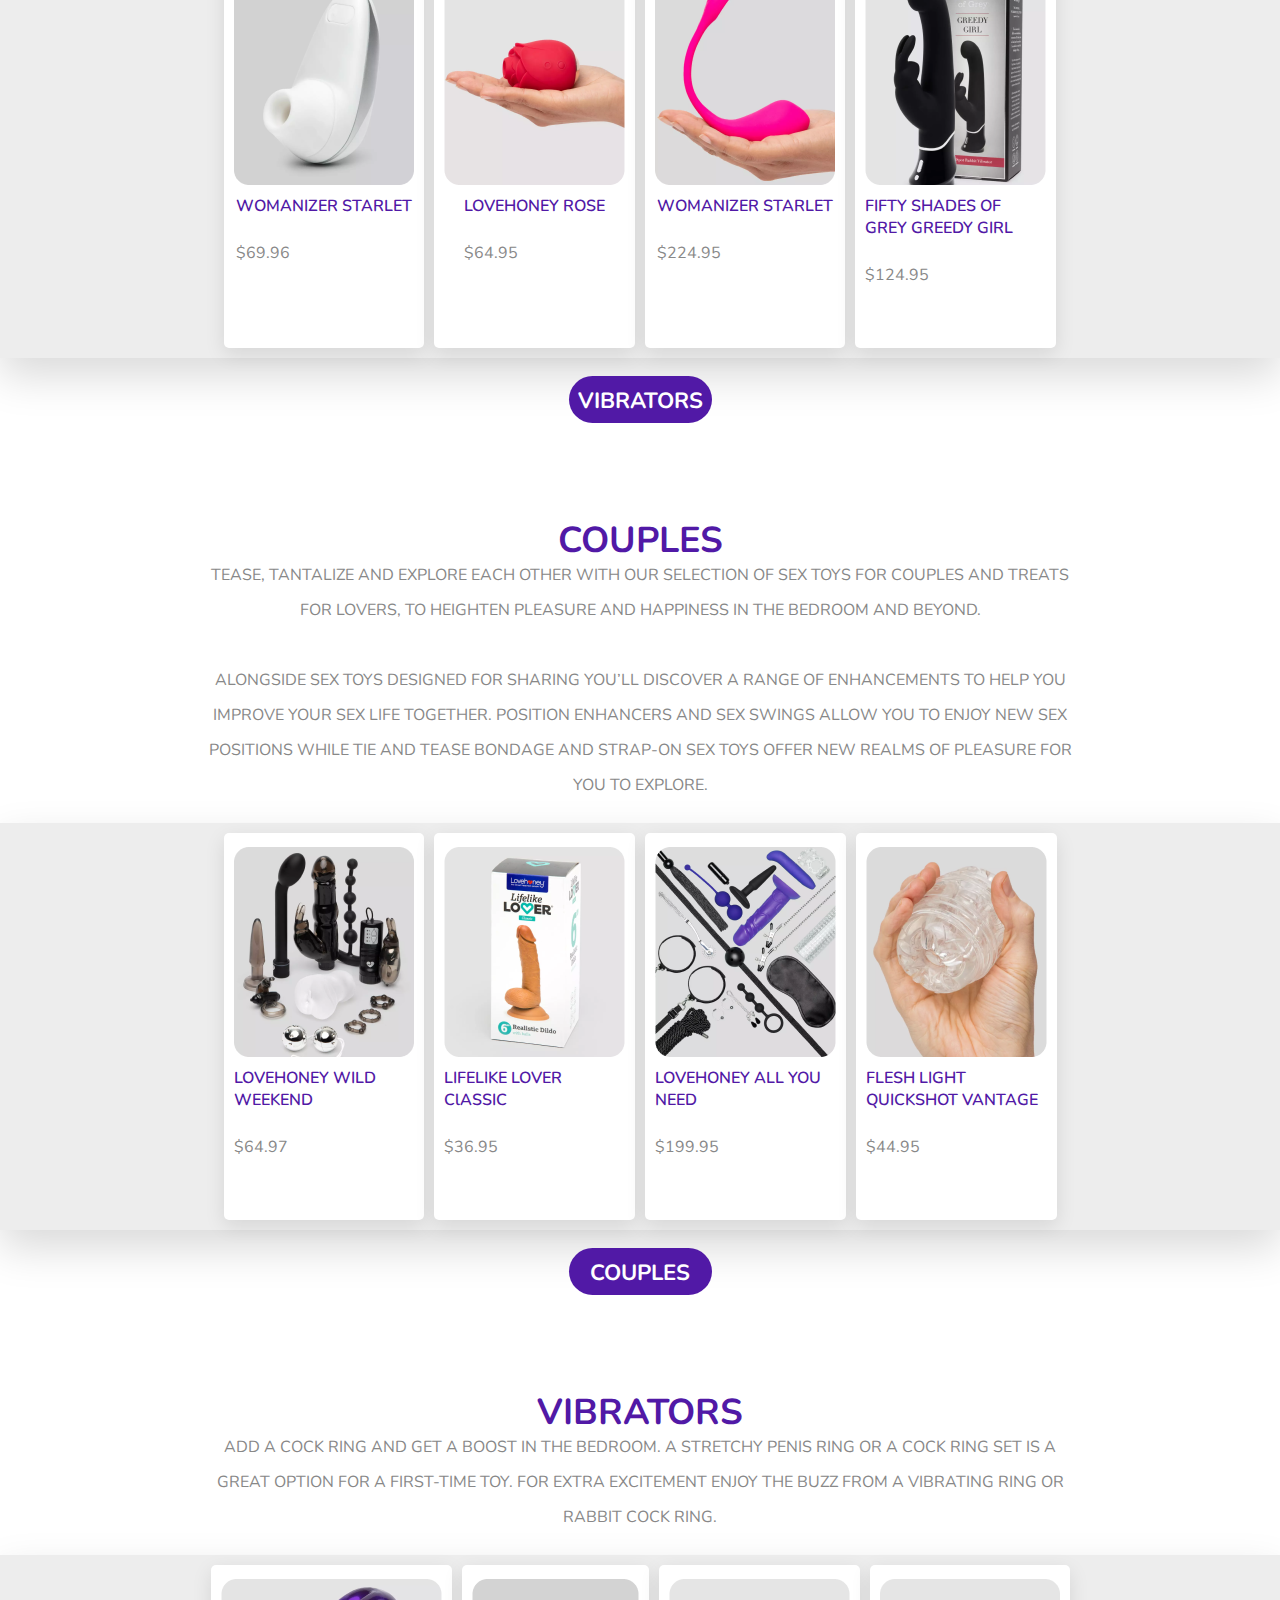
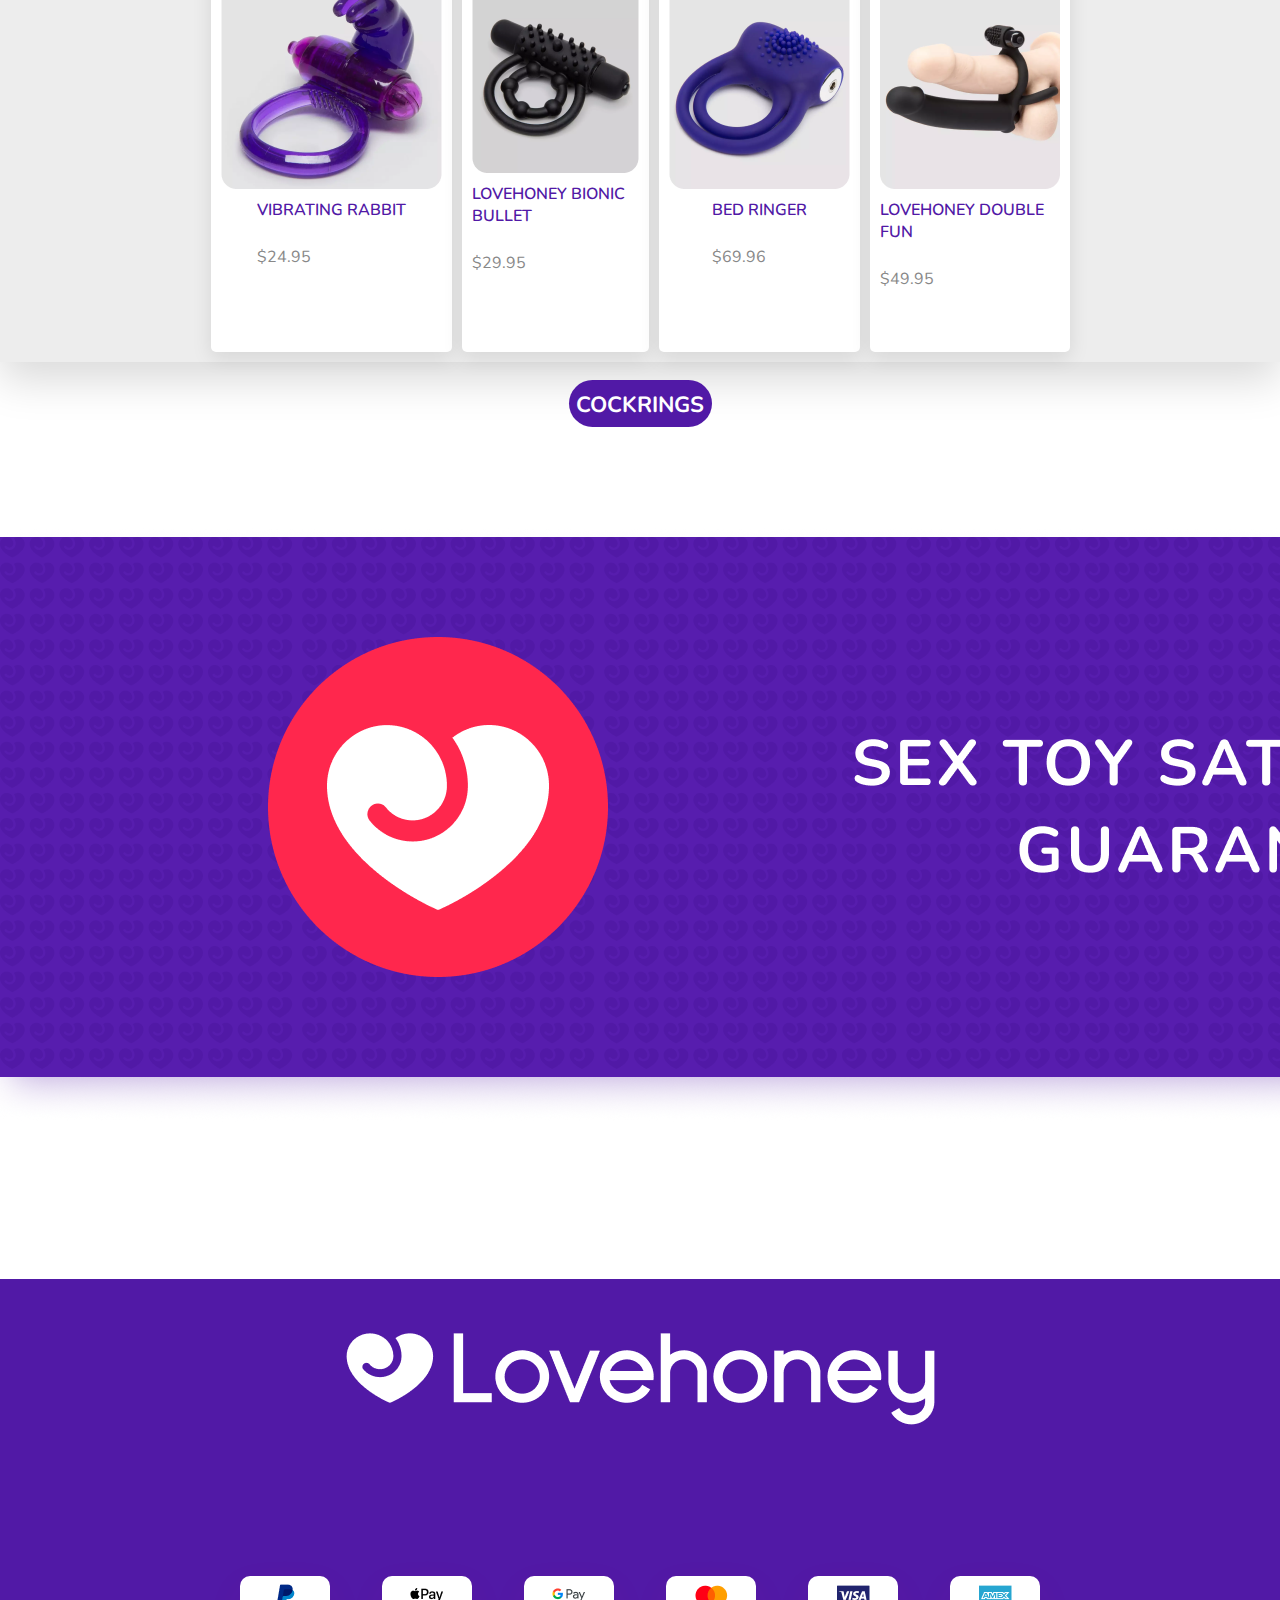
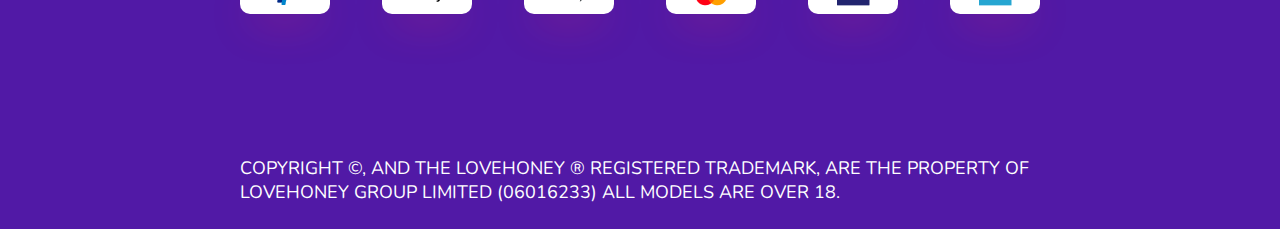
==== commit 6975f6d6: "Fonts" ====
--- a/index.html
+++ b/index.html
@@ -4,10 +4,10 @@
     <meta charset="UTF-8">
     <meta http-equiv="X-UA-Compatible" content="IE=edge">
     <meta name="viewport" content="width=device-width, initial-scale=1.0">
-    <link rel="stylesheet" href="Estilos.css" />
     <link rel="preconnect" href="https://fonts.googleapis.com">
     <link rel="preconnect" href="https://fonts.gstatic.com" crossorigin>
     <link href="https://fonts.googleapis.com/css2?family=Nunito&display=swap" rel="stylesheet">
+    <link rel="stylesheet" href="Estilos.css" />
     <title>LoveHoney</title>
 </head>
 <body>
@@ -43,7 +43,7 @@
             <div class="C-Vibrators">
                 <div class="Vibrators-txt">
                     <h2>VIBRATORS</h2>
-                    <p>On your own or with a partner, a vibrator makes it so much easier to reach orgasm. Browse our collection of best-selling sex toys for women and read customer reviews to help you pick the best women's vibrator. </p>
+                    <p style="text-align: center;">On your own or with a partner, a vibrator makes it so much easier to reach orgasm. Browse our collection of best-selling sex toys for women and read customer reviews to help you pick the best women's vibrator. </p>
                 </div>
                 <div class="P-Vibrators">
                     <div class="Producto">
@@ -86,8 +86,9 @@
             <div class="C-Couples">
                 <div class="Vibrators-txt">
                     <h2>COUPLES</h2>
-                    <p>Tease, tantalize and explore each other with our selection of sex toys for couples and treats for lovers, to heighten pleasure and happiness in the bedroom and beyond. </p>
-                    <p>Alongside sex toys designed for sharing you’ll discover a range of enhancements to help you improve your sex life together. Position enhancers and sex swings allow you to enjoy new sex positions while tie and tease bondage and strap-on sex toys offer new realms of pleasure for you to explore.</p>   
+                    <p style="text-align: center;">Tease, tantalize and explore each other with our selection of sex toys for couples and treats for lovers, to heighten pleasure and happiness in the bedroom and beyond. </p>
+                    <br>
+                    <p style="text-align: center;">Alongside sex toys designed for sharing you’ll discover a range of enhancements to help you improve your sex life together. Position enhancers and sex swings allow you to enjoy new sex positions while tie and tease bondage and strap-on sex toys offer new realms of pleasure for you to explore.</p>   
                 </div>
                 <div class="P-Couples">
                     <div class="Producto">
@@ -130,7 +131,7 @@
             <div class="C-Cockrings">
                 <div class="Vibrators-txt">
                     <h2>VIBRATORS</h2>
-                    <p>Add a cock ring and get a boost in the bedroom. A stretchy penis ring or a cock ring set is a great option for a first-time toy. For extra excitement enjoy the buzz from a vibrating ring or rabbit cock ring. </p>
+                    <p style="text-align: center;">Add a cock ring and get a boost in the bedroom. A stretchy penis ring or a cock ring set is a great option for a first-time toy. For extra excitement enjoy the buzz from a vibrating ring or rabbit cock ring. </p>
                 </div>
                 <div class="P-Cockring">
                     <div class="Producto">
--- a/Estilos.css
+++ b/Estilos.css
@@ -1,7 +1,9 @@
+@import url('https://fonts.googleapis.com/css2?family=Nunito:wght@400;500;600&display=swap');
 *{
     margin: 0;
     padding: 0;
     box-sizing: border-box;
+    font-family: 'Nunito';
 }  
 
 .Logo{
@@ -30,7 +32,6 @@
 }
 
 .menu{
-    font-family: Nunito;
     font-style: normal;
     font-weight: 700;
     font-size: 16px;
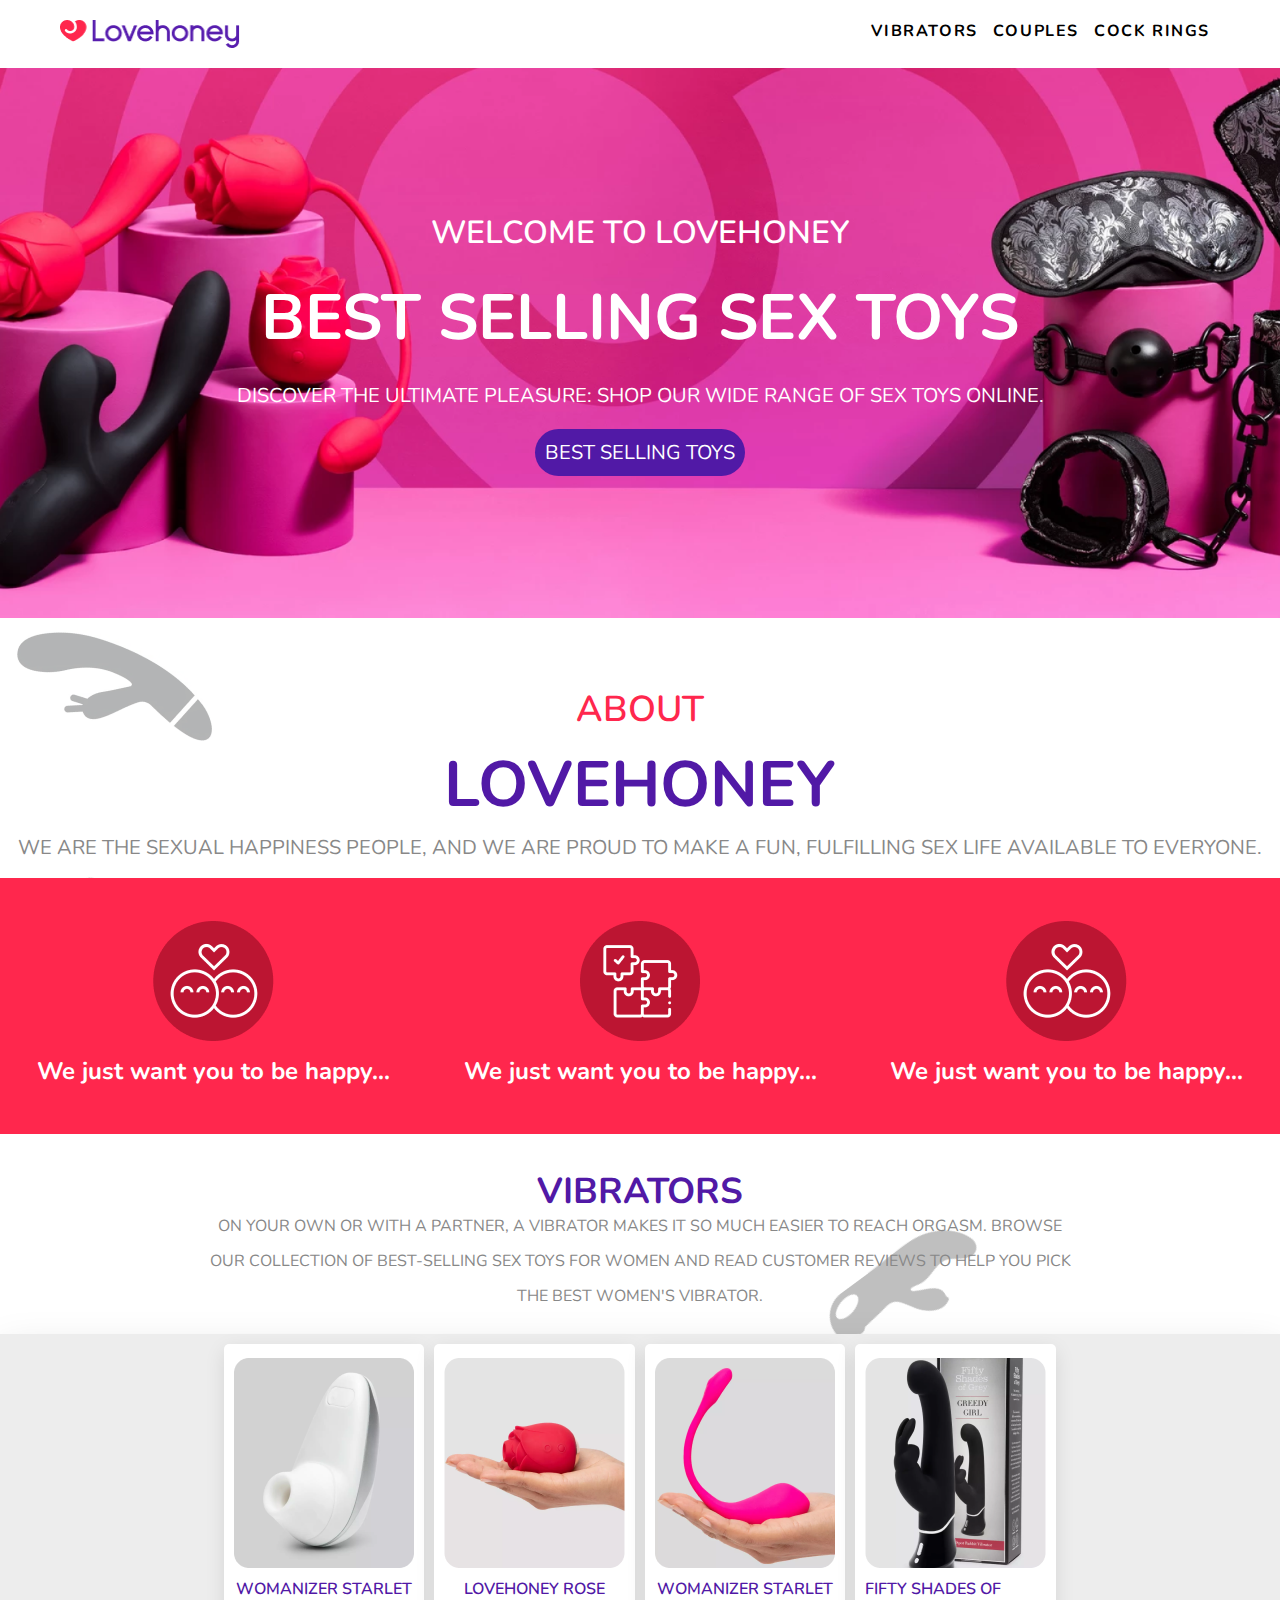
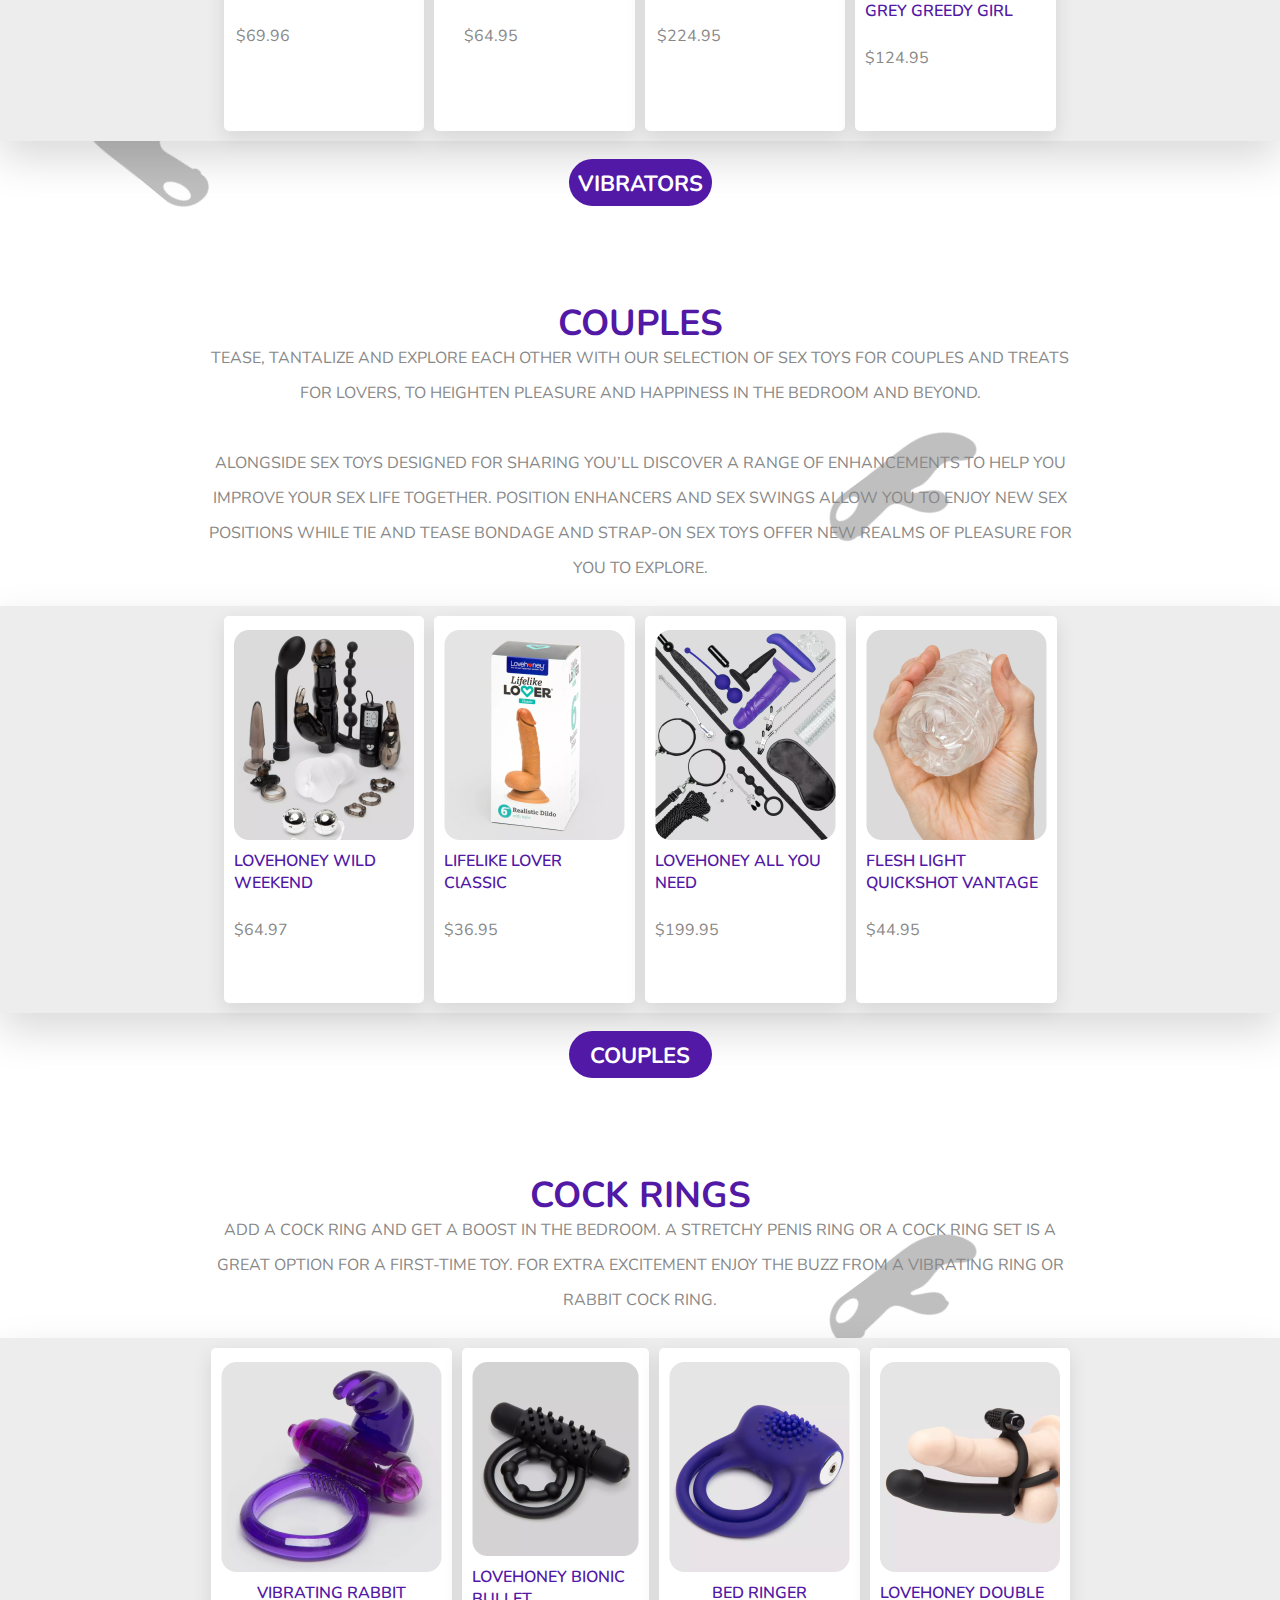
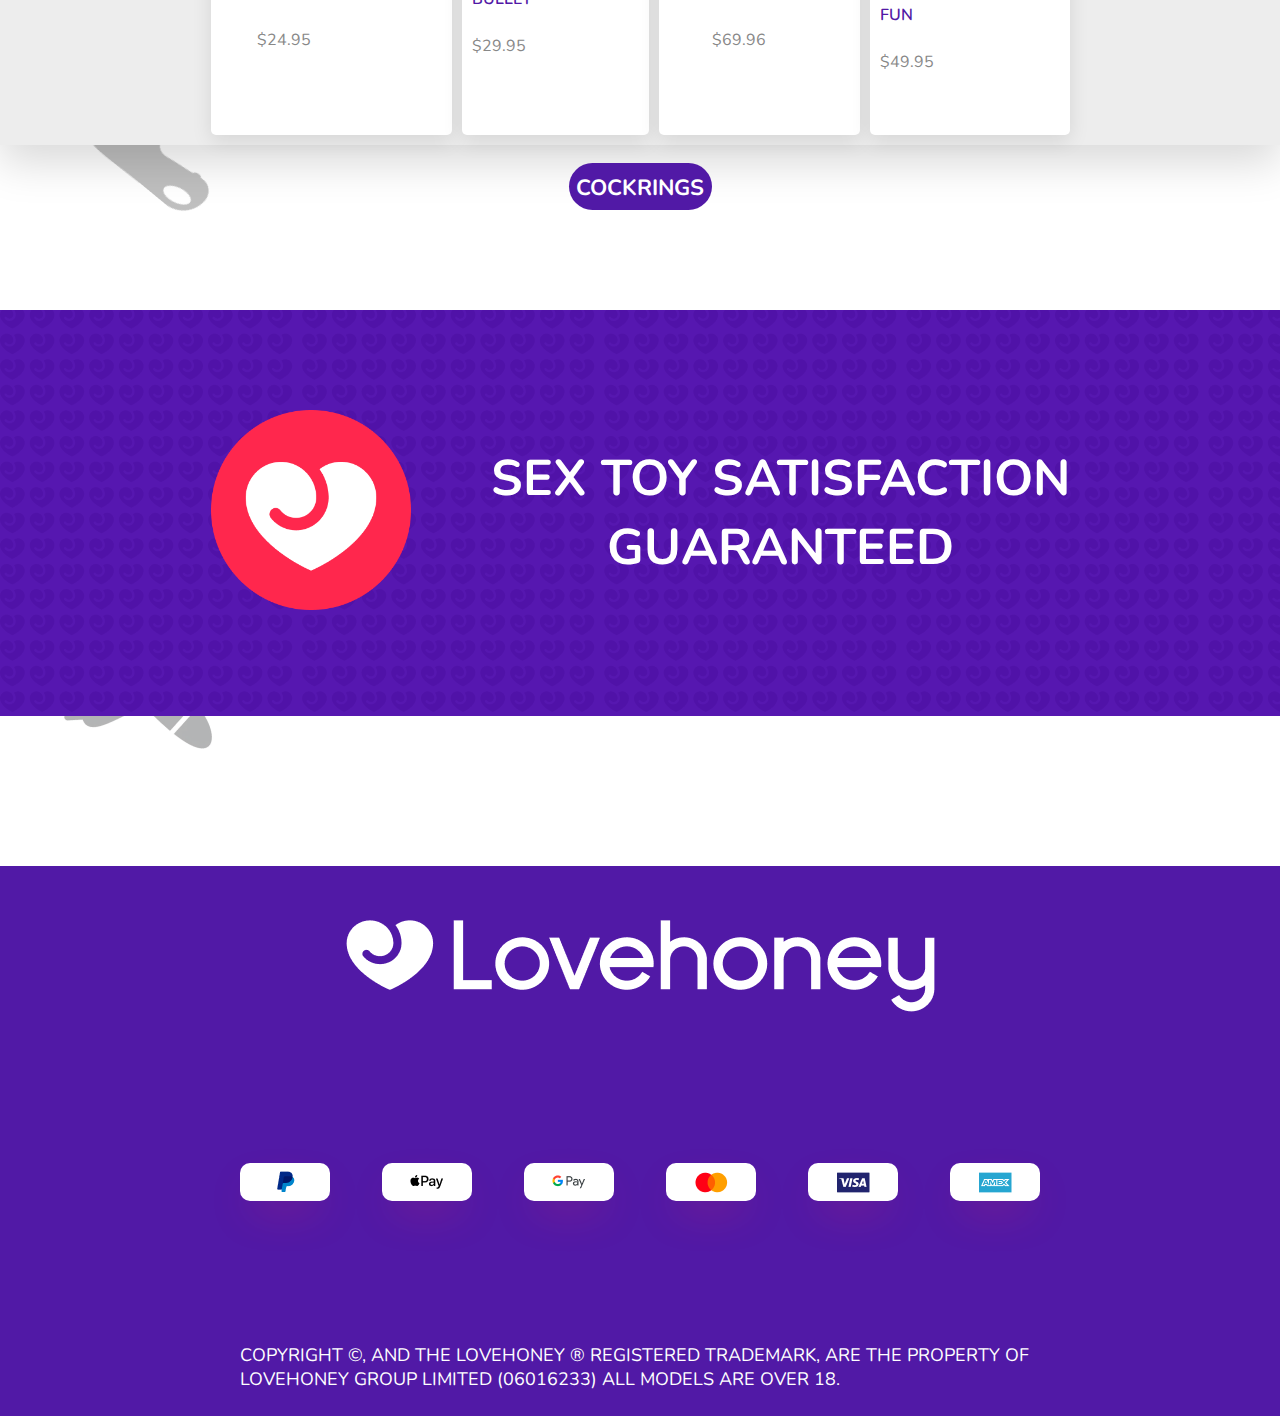
==== commit 0b311f58: "Correcciones" ====
--- a/index.html
+++ b/index.html
@@ -14,7 +14,7 @@
     <header>
         <section>
             <div class="barra_nav">
-                <a href="Principal.html">
+                <a href="index.html">
                     <img class="Logo" src="Imagenes/Lovehoney.png" alt="Logo">
                 </a>
                     <div class="menu">
@@ -27,7 +27,14 @@
     </header>
     <section>
         <div class="Contenido-Principal">
-            <img class="imghero" src="Imagenes/Landing - IMG.png" alt="">
+            <section class="main-banner">
+                <div class="contenido-banner">
+                    <h1 class="main-title">Welcome to Lovehoney</h1>
+                    <p class="main-text">Best Selling Sex Toys</p>
+                    <p class="subtitle">Discover the Ultimate Pleasure: Shop Our Wide Range of Sex Toys Online.</p>
+                    <a href="#vibrators" class="main-cta">Best selling toys</a>
+                </div>
+            </section>
             <div class="About">
                 <div class="About-txt">
                     <h3>ABOUT</h3>
@@ -40,7 +47,7 @@
                     <div class="About-imgtxt"><img src="Imagenes/Icon-Happy.png" alt="">We just want you to be happy...</div>
                 </div>
             </div>
-            <div class="C-Vibrators">
+            <div class="C-Vibrators" id="vibrators">
                 <div class="Vibrators-txt">
                     <h2>VIBRATORS</h2>
                     <p style="text-align: center;">On your own or with a partner, a vibrator makes it so much easier to reach orgasm. Browse our collection of best-selling sex toys for women and read customer reviews to help you pick the best women's vibrator. </p>
@@ -130,7 +137,7 @@
             </div>
             <div class="C-Cockrings">
                 <div class="Vibrators-txt">
-                    <h2>VIBRATORS</h2>
+                    <h2>Cock Rings</h2>
                     <p style="text-align: center;">Add a cock ring and get a boost in the bedroom. A stretchy penis ring or a cock ring set is a great option for a first-time toy. For extra excitement enjoy the buzz from a vibrating ring or rabbit cock ring. </p>
                 </div>
                 <div class="P-Cockring">
@@ -172,7 +179,12 @@
                 </div>
             </div>
             <div class="Banner">
-                <img class="banner" src="Imagenes/Banner.png" alt="">
+                <div class="lovehoney-logo">
+                    <img src="logo-lovehoney.png">
+                </div>
+                <div class="text-banner">
+                    <p>Sex Toy Satisfaction<br>Guaranteed</p>
+                </div>
             </div>
         </div>
     </section>
--- a/Estilos.css
+++ b/Estilos.css
@@ -1,4 +1,4 @@
-@import url('https://fonts.googleapis.com/css2?family=Nunito:wght@400;500;600&display=swap');
+@import url('https://fonts.googleapis.com/css2?family=Nunito:wght@400;500;600;700&display=swap');
 *{
     margin: 0;
     padding: 0;
@@ -6,6 +6,11 @@
     font-family: 'Nunito';
 }  
 
+html{
+    scroll-behavior: smooth;
+    background-image: url(bg-pattern.png);
+}
+
 .Logo{
     width: 180px;
     height: 28px;
@@ -15,7 +20,8 @@
 .barra_nav{
     display: flex;
     justify-content: space-between;
-    padding: 10px;
+    padding: 10px 60px;
+    align-items: center;
 }
 
 .Contenido-Principal{
@@ -25,6 +31,7 @@
 header a{
     text-decoration: none;
     color: black;
+    height: 28px;
 }
 
 header a:hover{
@@ -39,11 +46,56 @@
     display: flex;
     align-items: center;
     text-align: center;
-    padding: 10px 150px 10px 10px;
+    padding: 10px;
     gap: 15px;
     color: rgb(54, 54, 54);
     letter-spacing: 0.10em;
 
+}
+
+.main-banner{
+    background-image: url("bg-main.png");
+    height: 550px;
+    background-size: cover;
+    display: flex;
+    justify-content: center;
+    align-items: center;
+}
+
+.contenido-banner{
+    text-align: center;
+    color: #fff;
+    text-transform: uppercase;
+}
+
+.main-title{
+    font-weight: 600;
+    font-size: 32px;
+}
+
+.main-text{
+    font-weight: 700;
+    margin: 20px 0;
+    font-size: 64px;
+}
+
+.subtitle{
+    font-size: 20px;
+}
+
+.main-cta{
+    background: #5119A6;
+    color: #fff;
+    text-decoration: none;
+    padding: 10px;
+    border-radius: 25px;
+    margin-top: 20px;
+    display: inline-block;
+    font-size: 20px;
+}
+
+.main-cta:hover{
+    color: red;
 }
 
 .About{
@@ -53,6 +105,7 @@
 }
 
 .About-txt{
+    text-align: center;
     color: #888888;
     font-size: 20px;
     font-weight: 400;
@@ -112,6 +165,7 @@
     padding-left: 200px;
     padding-right: 200px;
     text-transform: uppercase;
+    text-align: center;
 }
 
 .Vibrators-txt h2{
@@ -186,14 +240,31 @@
 }
 
 .Banner{
-    padding-bottom: 150px;
+    background: url("satisfaction-bg.png");
+    padding: 100px 0;
+    margin-bottom: 150px;
+    display: flex;
+    justify-content: center;
+    align-items: center;
+    gap: 80px;
+    color: #fff;
+    text-transform: uppercase;
+}
+
+.Banner img{
+    width: 200px;
+}
+
+.Banner p{
+    font-weight: 700;
+    font-size: 50px;
+    text-align: center;
 }
 
 .Encabezado{
     height: 50px;
     background-color: #FF274D;
     color: white;
-    margin-top: 20px;
     margin-bottom: 50px;
     display: flex;
     justify-content: center;
@@ -218,16 +289,14 @@
 
 .Encabezadoinfo{
     width: 850px;
+    text-align: center;
 }
 
 .producto{
-    display: flex;
-    flex-direction: row;
-    justify-content: space-between;
-    align-items: center;
+    display: grid;
+    grid-template-columns: 25% 40% 35%;
+    gap: 10px;
     padding: 10px 0px;
-    gap: 10px;
-    height: 575px;
     background: #EDEDED;
     box-shadow: 0px 18px 40px rgba(24, 0, 60, 0.25);
     margin-bottom: 90px;
@@ -238,8 +307,8 @@
     flex-direction: column;
     justify-content: center;
     align-items: center;
-    width: 375px;
-    height: 555px;
+    width: 100%;
+    height: 100%;
     background: #FF274D;
     color: white;
     line-height: 3;
@@ -295,9 +364,10 @@
 
 .imgproducto{
     display: flex;
-    width: 510px;
+    width: 100%;
     justify-content: space-between;
     flex-direction: row;
+    align-items: center;
 }
 
 .img-contenedor{
@@ -317,9 +387,10 @@
 .contenedorseleccion{
     display: flex;
     flex-direction: column;
-    height: 512px;
+    height: 100%;
     justify-content: space-evenly;
     gap: 10px;
+    margin-right: 15px;
 }
 
 .seleccion {
@@ -343,7 +414,8 @@
 
 .caracteristicas{
     height: 555px;
-    width: 550px;
+    width: 90%;
+    padding-left: 15px;
     display: flex;
     flex-direction: column;
     justify-content: space-around;
@@ -356,17 +428,20 @@
 }
 
 .caracteristicastxt{
-    width: 500px;
-    display: flex;
-    justify-content: space-between;
-    text-transform: uppercase;
+    display: flex;
+    text-transform: uppercase;
+}
+
+img.imgcaracteristicas {
+    width: 67px;
+    height: 70px;
 }
 
 .ctxt{
-    width: 400px;
     color: #5A5A5A;
     font-size: 14px;
     font-weight: 400;
+    padding-left: 15px;
 }
 
 .ctxt h5{
@@ -497,7 +572,7 @@
 
 .calificaciontxt h4{
     color: #333;
-    font-size: 30px;
+    font-size: 50px;
     font-weight: 600;
 }
 
@@ -511,7 +586,7 @@
 .estrellas{
     display: flex;
     justify-content: space-between;
-    width: 160px;
+    width: 100px;
     align-items: center;
 }
 
@@ -533,13 +608,14 @@
     display: flex;
     align-items: center;
     justify-content: flex-end;
-    width: 320px;
+    width: 100%;
 }
 
 .circulos{
     display: flex;
     justify-content: space-around;
     width: 150px;
+    margin-left: 43px;
 }
 
 .Faqs{
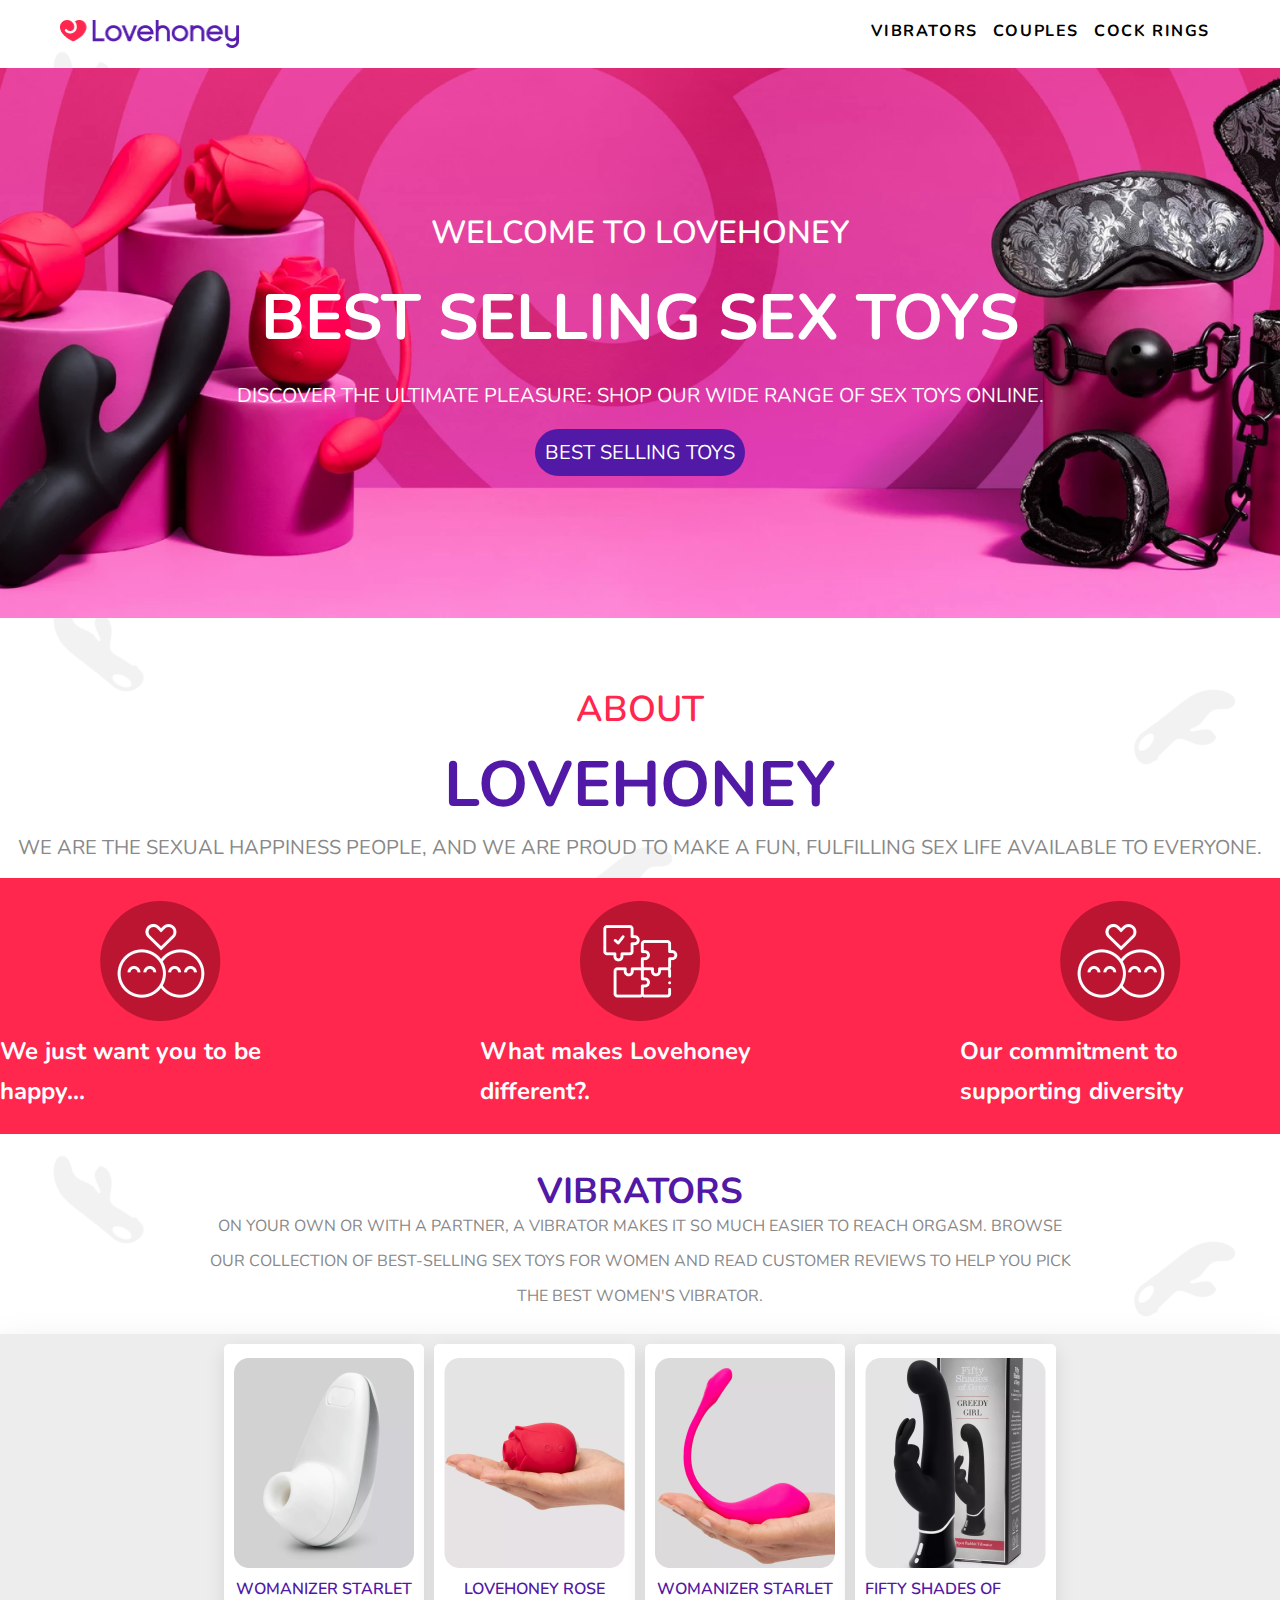
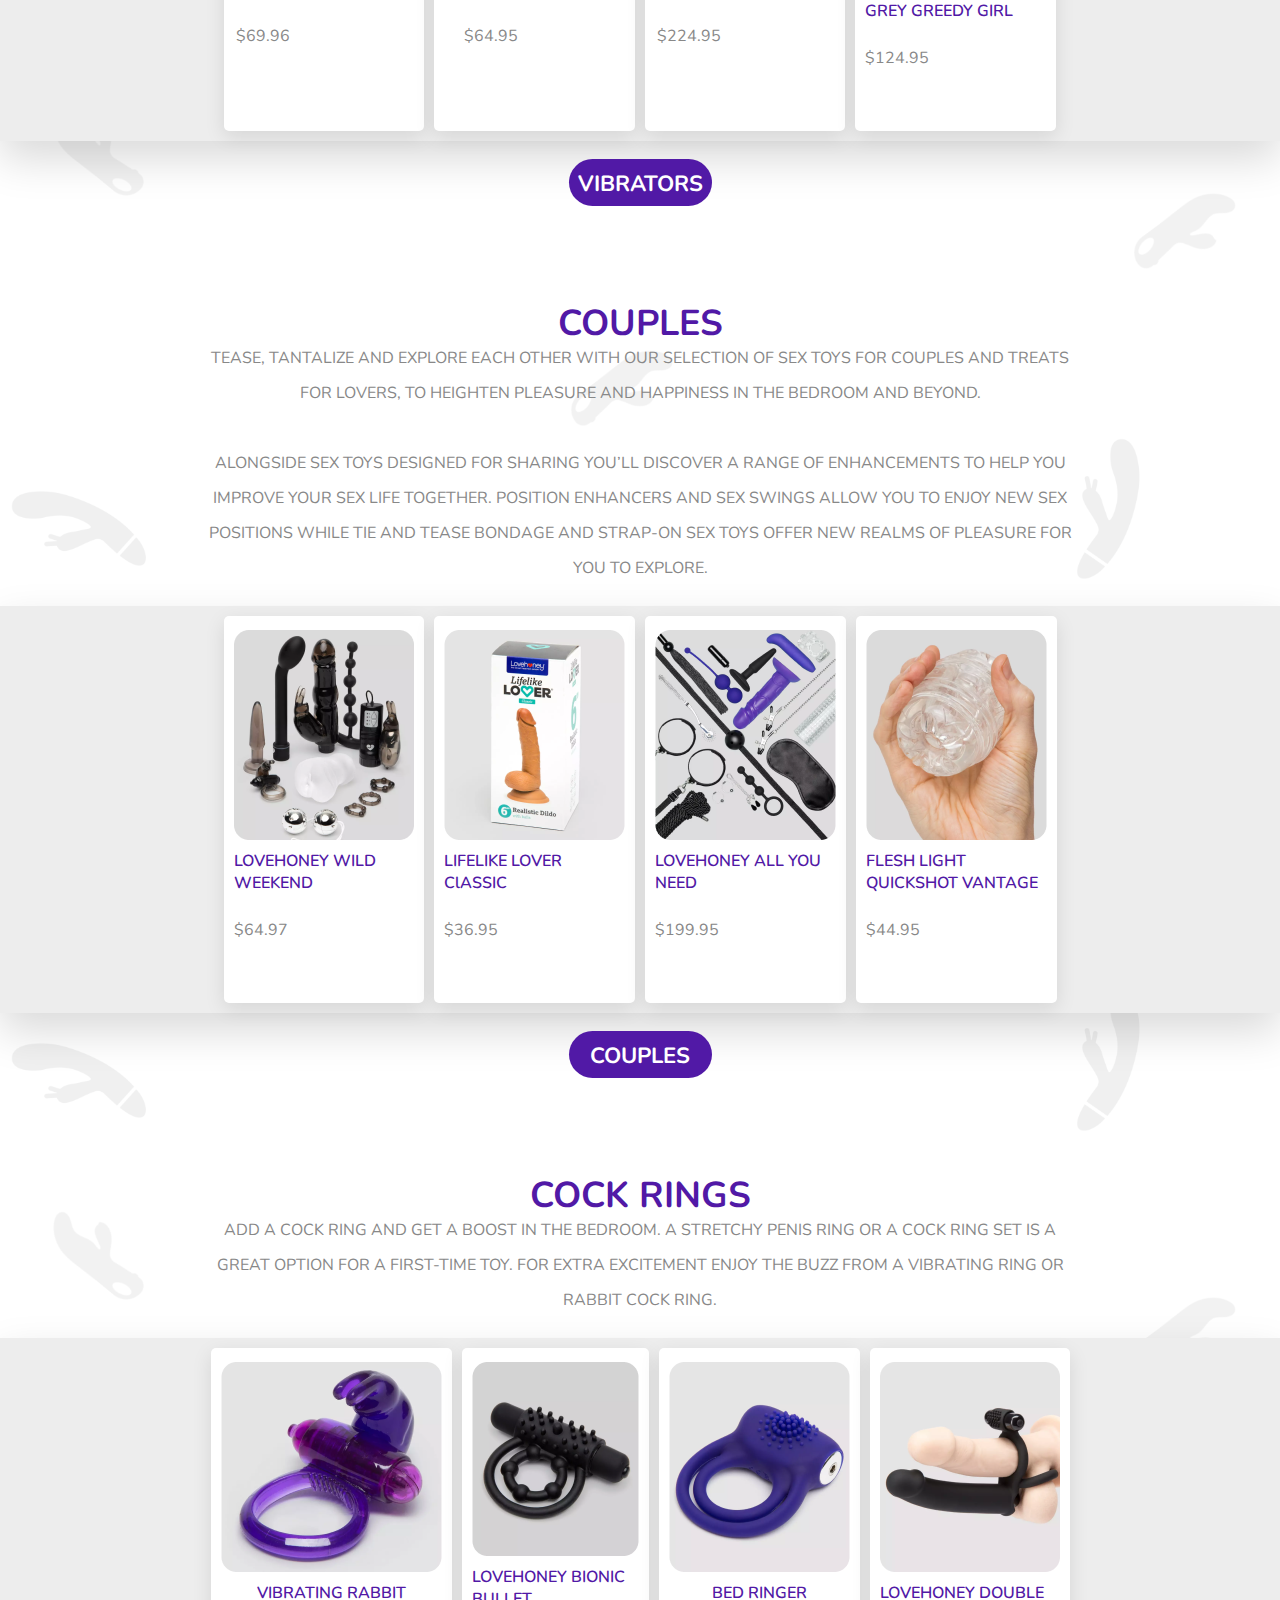
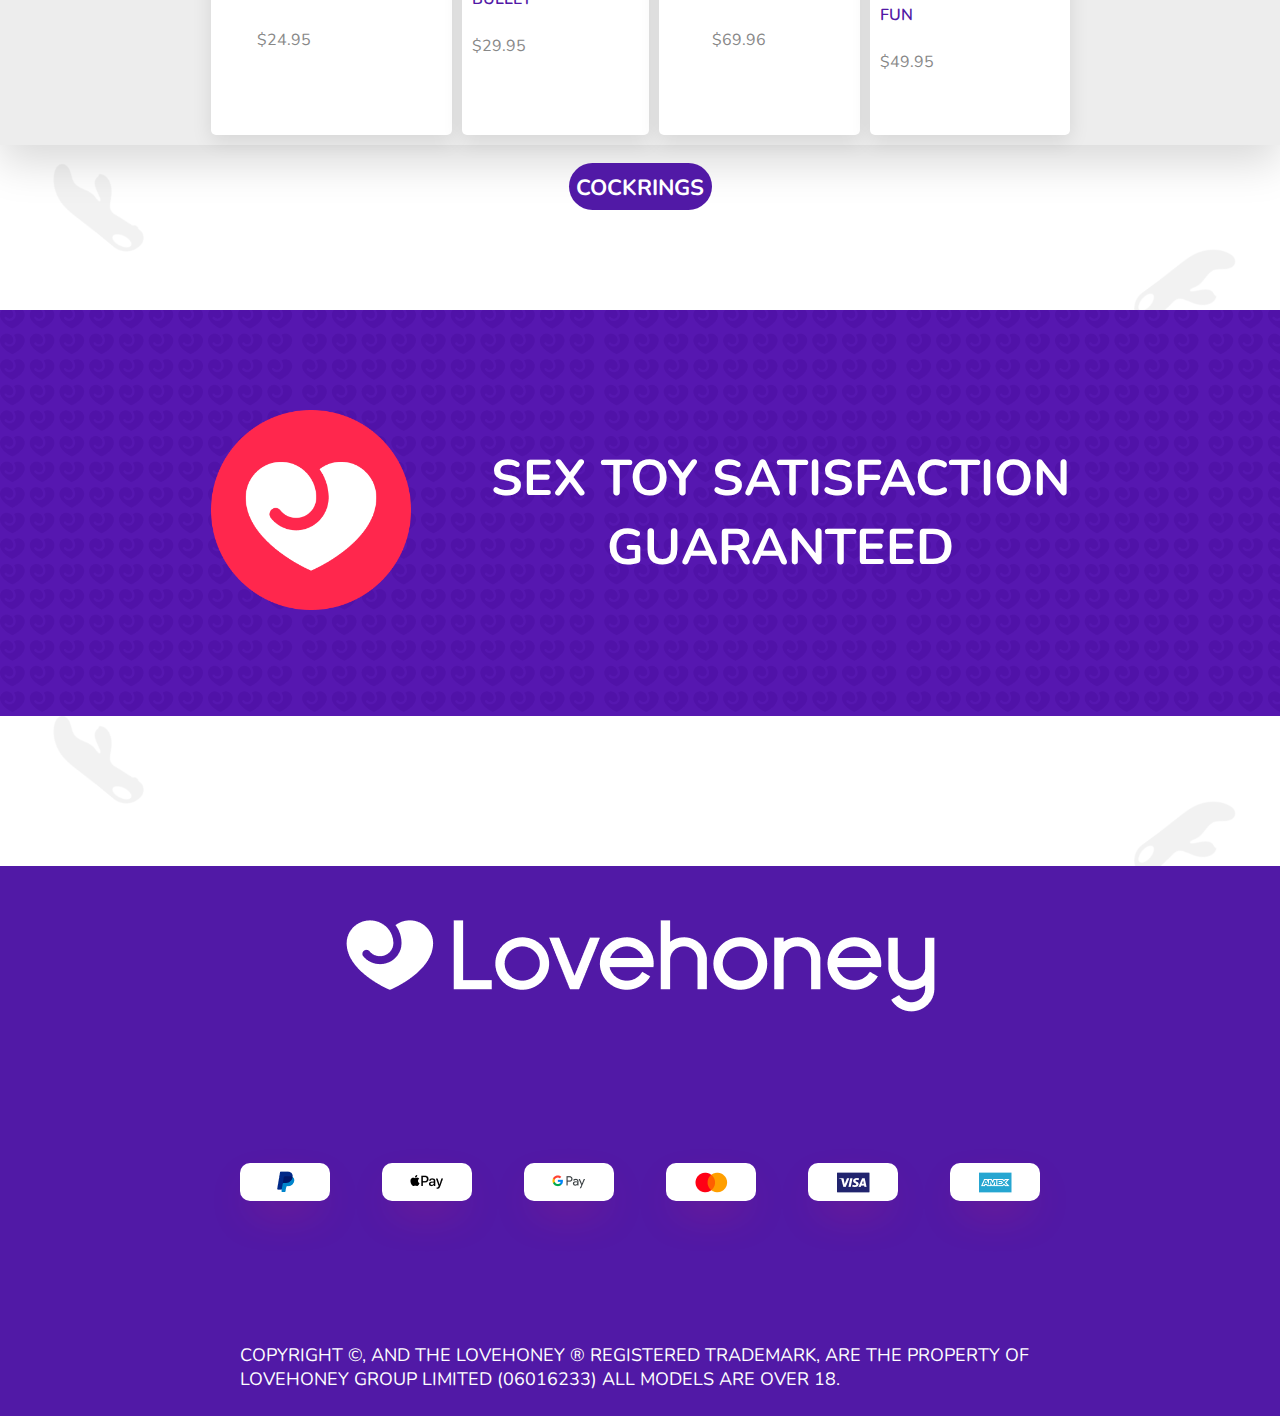
==== commit d8a48053: "Responsive" ====
--- a/index.html
+++ b/index.html
@@ -43,8 +43,8 @@
                 </div>
                 <div class="C-about">
                     <div class="About-imgtxt"><img class="About-img" src="Imagenes/Icon-Happy.png" alt="">We just want you to be happy...</div>
-                    <div class="About-imgtxt"><img src="Imagenes/Icon.png" alt="">We just want you to be happy...</div> 
-                    <div class="About-imgtxt"><img src="Imagenes/Icon-Happy.png" alt="">We just want you to be happy...</div>
+                    <div class="About-imgtxt"><img src="Imagenes/Icon.png" alt="">What makes Lovehoney different?.</div> 
+                    <div class="About-imgtxt"><img src="Imagenes/Icon-Happy.png" alt="">Our commitment to supporting diversity</div>
                 </div>
             </div>
             <div class="C-Vibrators" id="vibrators">
--- a/Estilos.css
+++ b/Estilos.css
@@ -8,7 +8,22 @@
 
 html{
     scroll-behavior: smooth;
+    position: relative;
+}
+
+html::before{
+    content: "";
+    display: block;
+    position: absolute;
+    top: 0;
+    left: 0;
+    width: 100%;
+    height: 100%;
     background-image: url(bg-pattern.png);
+    background-size: contain;
+    background-repeat: repeat;
+    z-index: -1;
+    opacity: 0.2;
 }
 
 .Logo{
@@ -141,7 +156,7 @@
     justify-content: center;
     align-items: center;
     gap: 10px;
-    width: 3200px;
+    width: 320px;
     height: 256px;
     color: white;
     font-size: 24px;
@@ -758,16 +773,73 @@
 }
 
 @media only screen and (min-width: 800px) and (max-width: 1070px){
+    .main-banner{
+        background-size: contain;
+        height: 328px;
+    }
+
+    .main-title{
+        font-size: 28px;
+    }
+
+    .main-text{
+        font-size: 55px;
+    }
+
+    .subtitle{
+        width: 90%;
+        margin: auto;
+    }
+
     .imghero{
-        width: 1070px;
+        width: 100%;
     }
 
     .Contenido-Principal, .producto,.banner,.Faqs,.Faqscontenedor,.Faqstitulo{
-        width: 1070px;
+        width: 100%;
+        display: flex;
+        flex-direction: column;
+        height: auto;
+        padding-bottom: 50px;
+    }
+
+    .Encabezadotxt{
+        padding: 0;
+        width: 85%;
+        margin: auto;
+        margin-bottom: 30px;
+    }
+
+    .Encabezadoinfo{
+        width: 100%;
+    }
+
+    .P-Vibrators, .P-Couples, .P-Cockring{
+        display: grid;
+        grid-template-columns: repeat(2,1fr);
+        grid-column-gap: 30px;
+        grid-row-gap: 40px;
+        height: auto;
+        padding: 40px;
+    }
+
+    .C-about{
+        flex-direction: column;
+        align-items: center;
+        text-align: center;
+    }
+
+    .Producto{
+        width: auto;
     }
     
     .infoproducto{
-        width: 220px;
+        width: 100%;
+        padding-bottom: 30px;
+    }
+
+    .imgproducto{
+        justify-content: space-around;
     }
 
     .infoproductotxt h4{
@@ -775,16 +847,17 @@
     }
 
     .caracteristicastxt{
-        width: 310px;
+        width: 100%;
     }
 
     .ctxt{
         font-size: 12px;
-        width: 245px;
+        width: 100%;
     }
     
     .caracteristicas h4{
         font-size: 20px;
+        text-align: center;
     }
 
     .imgcaracteristicas{
@@ -792,19 +865,87 @@
         height: 50px;
     }
 
+    .especificaciones{
+        height: auto;
+    }
+
     .especi{
         padding-left: 30px;
+        display: grid;
+        grid-template-columns: repeat(2,1fr);
+        padding: 40px;
+        gap: 70px;
+    }
+
+    .especificacionestxt{
+        width: auto;
+        height: auto;
+    }
+
+    .Faqsbottom{
+        flex-direction: column;
     }
  
 }
 
 @media only screen and (max-width: 799px){
+    .main-text, .About-txt h1{
+        font-size: 50px;
+    }
+
+    .C-about{
+        flex-direction: column;
+        justify-content: center;
+        text-align: center;
+        padding: 15px;
+    }
+
+    .About-imgtxt{
+        width: 100%;
+    }
+
+    .Vibrators-txt{
+        padding: 20px;
+    }
+
+    .P-Vibrators, .P-Couples, .P-Cockring{
+        height: auto;
+        display: flex;
+        flex-direction: column;
+        padding: 15px;
+    }
+
+    .Banner{
+        flex-direction: column;
+    }
+
+    .Banner .lovehoney-logo{
+        display: flex;
+        justify-content: center;
+    }
+
+    .Banner img{
+        width: 40%;
+    }
+
+    .Banner p{
+        font-size: 40px;
+    }
+
+    .barra_nav{
+        flex-direction: column;
+    }
+
     .imghero{
-        width: 799px;
+        width: 100%;
     }
 
     .Contenido-Principal,.banner,.Encabezadoinfo,.ratingbox,.ratingtitulo,.Faqs,.Faqscontenedor,.Faqsbottom,.Faqstitulo{
-        width: 799px;
+        width: 100%;
+    }
+
+    .Encabezadotxt{
+        padding: 15px;
     }
 
     .producto{
@@ -815,19 +956,120 @@
     }
 
     .infoproducto{
-        width: 799px;
+        width: 100%;
+        height: auto;
+    }
+
+    .imgproducto{
+        display: flex;
+        flex-direction: column;
+    }
+
+    .contenedorseleccion{
+        display: grid;
+        grid-template-columns: repeat(2,1fr);
+        gap: 30px;
+        order: 1;
+        margin-top: 50px;
+    }
+
+    .img-contenedor{
+        order: 0;
+        width: 90%;
+        height: auto;
+    }
+
+    .imgprincipal{
+        width: 100%;
+        height: 100%;
     }
 
     .especi{
         padding-left: 20px;
         font-size: 14px;
+        flex-direction: column;
+        gap: 35px;
+    }
+
+    .especificaciones{
+        height: auto;
+        margin: auto;
+        width: 95%;
+        margin-top: 30px;
+    }
+
+    .especititulo{
+        padding: 0;
+        justify-content: center;
+        padding-top: 15px;
     }
 
     .especificacionestxt{
-        width: 195px;
+        width: 100%;
+        height: auto;
     }
 
     .Pago{
-        width: 650px;
-    }
-}
+        width: 100%;
+        flex-wrap: wrap;
+        gap: 30px;
+    }
+
+    .descripcion{
+        padding: 20px;
+        padding: 20px;
+        letter-spacing: 1px;
+        margin: auto;
+        width: 95%;
+    }
+
+    .calificacion{
+        flex-direction: column;
+    }
+
+    .puntaje{
+        gap: 10px;
+    }
+
+    .ratingbox{
+        height: auto;
+        padding: 20px;
+    }
+
+    .puntajetxt p{
+        font-size: 14px;
+    }
+
+    .lineah{
+        display: none;
+    }
+
+    .Faqscontenedor, .Faqstitulo{
+        height: auto;
+    }
+
+    .Faqsbottom{
+        flex-direction: column;
+    }
+
+    .preguntastxt{
+        width: 100%;
+    }
+
+    .faqsboton{
+        margin-left: 15px;
+    }
+
+    .Logo-Footer{
+        display: flex;
+        justify-content: center;
+    }
+
+    .Logo-Footer img{
+        width: 80%;
+    }
+
+    .Footer-txt{
+        width: 100%;
+    }
+}
